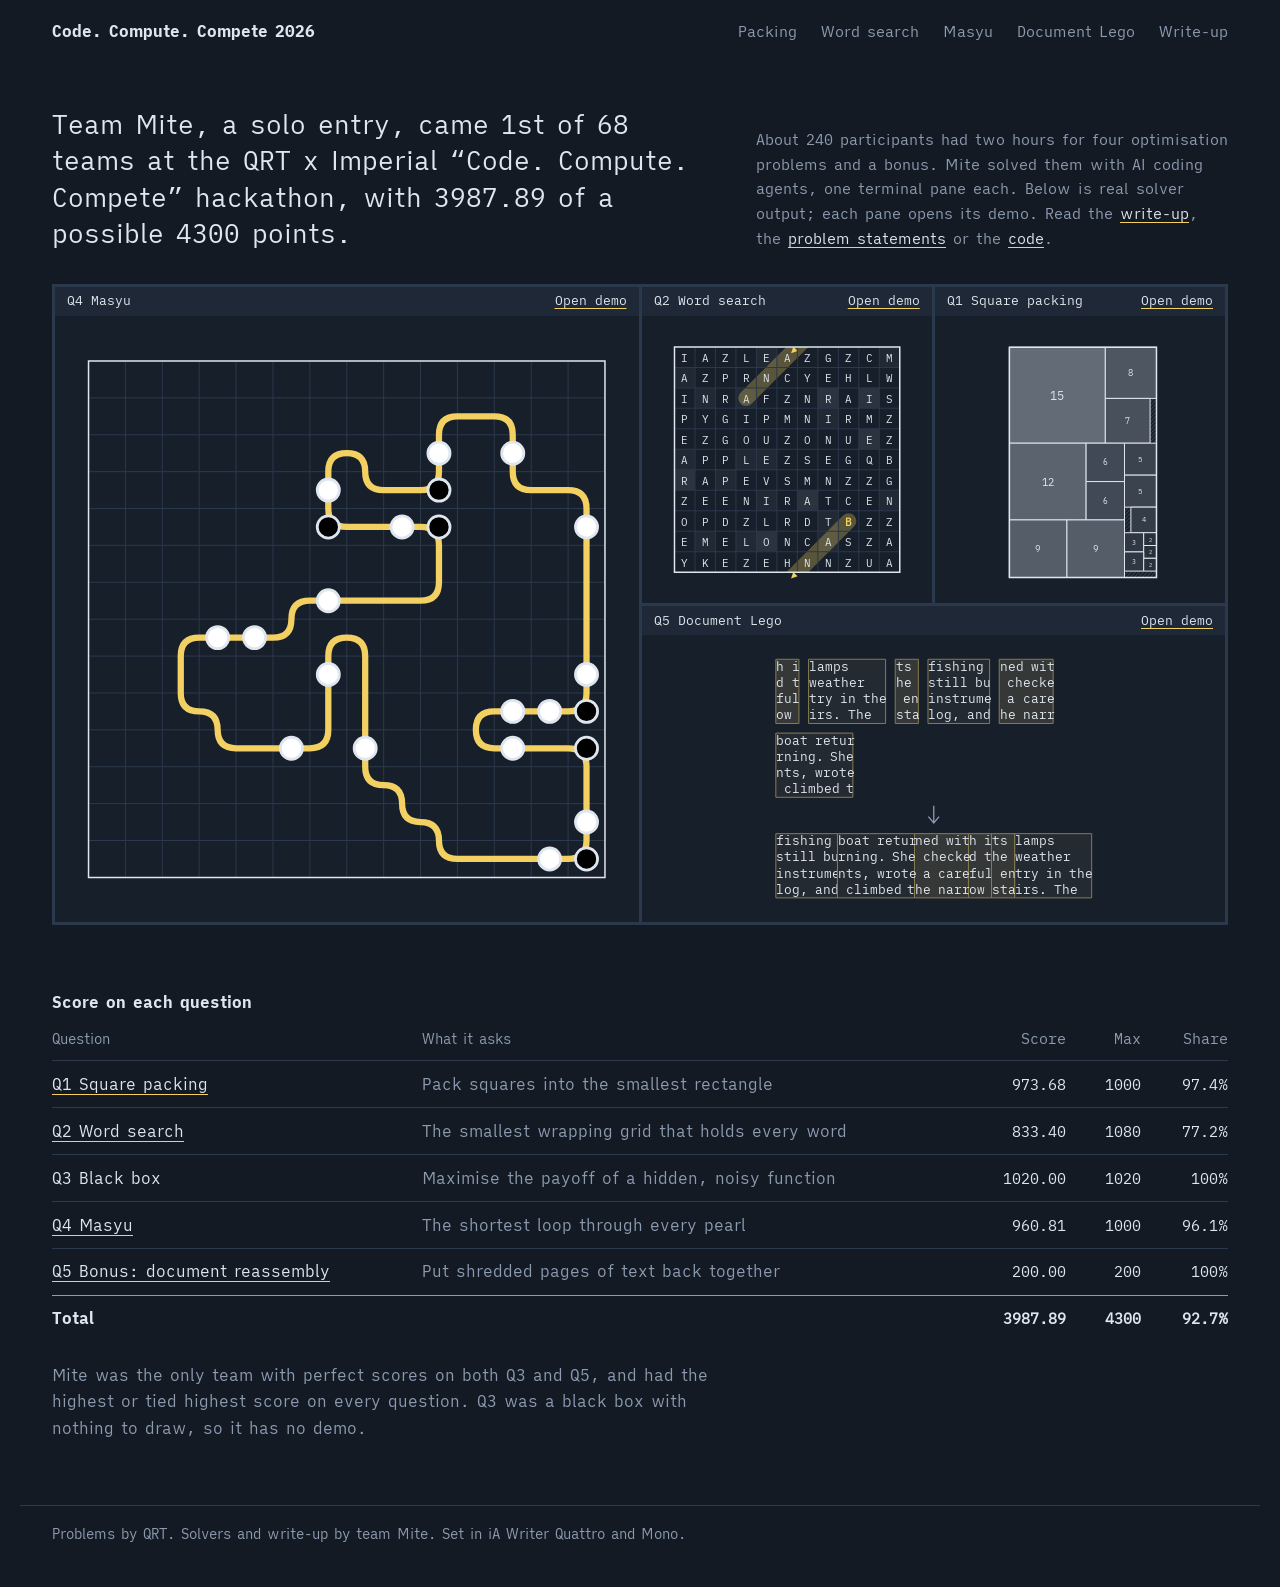
==== docs/index.html @ 761d23de "Site: apply the iA Writer pane design to every page index.html is the picked landing (variant B). He" ====
<!doctype html>
<html lang="en">
<head>
<meta charset="utf-8">
<meta name="viewport" content="width=device-width, initial-scale=1">
<title>1st of 68 teams: QRT x Imperial Code. Compute. Compete 2026</title>
<meta name="description" content="Team Mite, solo: 1st of 68 teams with 3987.89 of 4300 points. Interactive versions of the competition solvers.">
<link rel="icon" href="data:,">
<link rel="preload" href="fonts/iAWriterQuattroS-Regular.woff2" as="font" type="font/woff2" crossorigin>
<link rel="stylesheet" href="style.css">
<style>
  .intro { display: grid; grid-template-columns: minmax(0, 40rem) minmax(0, 1fr); gap: 1rem 4rem; align-items: end; margin: 2.75rem 0 2rem; }
  .intro h1 { margin: 0; }
  .intro p { color: var(--muted); font-size: 15px; margin: 0; }

  /* The four solver figures laid out like terminal panes: one large pane, the rest tiled beside it */
  .panes { display: grid; grid-template-columns: repeat(4, minmax(0, 1fr)); grid-template-rows: repeat(2, minmax(0, 1fr)); gap: 3px;
           background: var(--rule); border: 3px solid var(--rule); aspect-ratio: 11 / 6; }
  .pane { display: grid; grid-template-rows: auto minmax(0, 1fr); background: var(--pane); text-decoration: none; min-width: 0; min-height: 0; }
  .pane.q4 { grid-column: 1 / 3; grid-row: 1 / 3; }
  .pane.q5 { grid-column: 3 / 5; }
  .bar span { text-decoration: underline 1px var(--accent); text-underline-offset: 0.2em; color: var(--ink); }
  .pane:hover .bar span { color: var(--accent); }
  .pane svg { width: 100%; height: 100%; padding: 1.25rem; display: block; min-height: 0; }
  .pane.q4 svg { padding: 2rem; }
  .panes .loop { stroke-dasharray: 1; animation: draw 2.6s cubic-bezier(0.45, 0, 0.25, 1) 0.3s both; }
  @keyframes draw { from { stroke-dashoffset: 1; } to { stroke-dashoffset: 0; } }
  .q5 text { font: 12px var(--mono); fill: var(--ink); white-space: pre; }
  .q5 .pc0, .q5 .pc1 { stroke: color-mix(in oklab, var(--accent) 55%, var(--pane)); stroke-width: 1; vector-effect: non-scaling-stroke; }
  .q5 .pc0 { fill: color-mix(in oklab, var(--accent) 16%, var(--pane)); }
  .q5 .pc1 { fill: color-mix(in oklab, var(--accent) 7%, var(--pane)); }
  .q5 .arrow { fill: none; stroke: var(--muted); stroke-width: 1.2; }

  h2 { margin-top: 4rem; }
  table { width: 100%; border-collapse: collapse; }
  th { font-weight: 400; font-size: 14px; color: var(--muted); text-align: left; padding: 0 0 0.5rem; }
  td { padding: 0.6rem 0; border-top: 1px solid var(--rule); vertical-align: baseline; }
  th + th, td + td { padding-left: 1.5rem; }
  .num { text-align: right; font-family: var(--mono); font-size: 15px; white-space: nowrap; }
  td.what { color: var(--muted); }
  tfoot td { border-top: 1px solid var(--muted); font-weight: 700; }
  .after { color: var(--muted); max-width: 70ch; margin: 1.25rem 0 0; }

  @media (max-width: 900px) {
    .intro { grid-template-columns: minmax(0, 1fr); }
    .panes { aspect-ratio: auto; grid-template-columns: 1fr 1fr; grid-template-rows: auto; }
    .pane.q4, .pane.q5 { grid-column: 1 / -1; grid-row: auto; }
    .pane svg { height: auto; max-height: 420px; }
  }
  @media (max-width: 600px) {
    .intro { margin-top: 1.5rem; }
    .panes { grid-template-columns: minmax(0, 1fr); margin: 0 -1rem; border-width: 3px 0; }
    .pane.q4 svg, .pane svg { padding: 1rem; max-height: 360px; }
    th.what, td.what, .max { display: none; }
  }
</style>
</head>
<body>
<header class="wrap">
  <a class="home" href="index.html">Code. Compute. Compete 2026</a>
  <nav><a href="q1.html">Packing</a><a href="q2.html">Word search</a><a href="q4.html">Masyu</a><a href="q5.html">Document Lego</a>
    <a href="https://github.com/xRyann2255/qrt-hackathon-2026#readme">Write-up</a></nav>
</header>
<main class="wrap">
  <div class="intro">
    <h1>Team Mite, a solo entry, came 1st of 68 teams at the QRT x Imperial “Code. Compute. Compete” hackathon, with
    3987.89 of a possible 4300 points.</h1>
    <p>About 240 participants had two hours for four optimisation problems and a bonus. Mite solved them with AI coding
    agents, one terminal pane each. Below is real solver output; each pane opens its demo. Read the
    <a href="https://github.com/xRyann2255/qrt-hackathon-2026#readme">write-up</a>, the
    <a href="https://github.com/xRyann2255/qrt-hackathon-2026/blob/main/QUESTIONS.md">problem statements</a> or the
    <a href="https://github.com/xRyann2255/qrt-hackathon-2026">code</a>.</p>
  </div>

  <div class="panes">
    <a class="pane q4" href="q4.html"><span class="bar"><b>Q4 Masyu</b><span>Open demo</span></span><svg class="q4" role="img" aria-label="A Masyu board with one loop through every pearl" viewBox="-1 -1 338 338"><path class="grid-line" d="M0 24H336M0 48H336M0 72H336M0 96H336M0 120H336M0 144H336M0 168H336M0 192H336M0 216H336M0 240H336M0 264H336M0 288H336M0 312H336M24 0V336M48 0V336M72 0V336M96 0V336M120 0V336M144 0V336M168 0V336M192 0V336M216 0V336M240 0V336M264 0V336M288 0V336M312 0V336" pointer-events="none"></path><rect class="frame" x="0" y="0" width="336" height="336" pointer-events="none"></rect><path class="loop" stroke-width="4.08" d="M240 36Q228 36 228 48Q228 60 228 72Q228 84 216 84Q204 84 192 84Q180 84 180 72Q180 60 168 60Q156 60 156 72Q156 84 156 96Q156 108 168 108Q180 108 192 108Q204 108 216 108Q228 108 228 120Q228 132 228 144Q228 156 216 156Q204 156 192 156Q180 156 168 156Q156 156 144 156Q132 156 132 168Q132 180 120 180Q108 180 96 180Q84 180 72 180Q60 180 60 192Q60 204 60 216Q60 228 72 228Q84 228 84 240Q84 252 96 252Q108 252 120 252Q132 252 144 252Q156 252 156 240Q156 228 156 216Q156 204 156 192Q156 180 168 180Q180 180 180 192Q180 204 180 216Q180 228 180 240Q180 252 180 264Q180 276 192 276Q204 276 204 288Q204 300 216 300Q228 300 228 312Q228 324 240 324Q252 324 264 324Q276 324 288 324Q300 324 312 324Q324 324 324 312Q324 300 324 288Q324 276 324 264Q324 252 312 252Q300 252 288 252Q276 252 264 252Q252 252 252 240Q252 228 264 228Q276 228 288 228Q300 228 312 228Q324 228 324 216Q324 204 324 192Q324 180 324 168Q324 156 324 144Q324 132 324 120Q324 108 324 96Q324 84 312 84Q300 84 288 84Q276 84 276 72Q276 60 276 48Q276 36 264 36Q252 36 240 36Z" pathLength="1"></path><circle class="pearl W" cx="228" cy="60" r="7.20" stroke-width="1.8"></circle><circle class="pearl W" cx="276" cy="60" r="7.20" stroke-width="1.8"></circle><circle class="pearl W" cx="156" cy="84" r="7.20" stroke-width="1.8"></circle><circle class="pearl B" cx="228" cy="84" r="7.20" stroke-width="1.8"></circle><circle class="pearl B" cx="156" cy="108" r="7.20" stroke-width="1.8"></circle><circle class="pearl W" cx="204" cy="108" r="7.20" stroke-width="1.8"></circle><circle class="pearl B" cx="228" cy="108" r="7.20" stroke-width="1.8"></circle><circle class="pearl W" cx="324" cy="108" r="7.20" stroke-width="1.8"></circle><circle class="pearl W" cx="156" cy="156" r="7.20" stroke-width="1.8"></circle><circle class="pearl W" cx="84" cy="180" r="7.20" stroke-width="1.8"></circle><circle class="pearl W" cx="108" cy="180" r="7.20" stroke-width="1.8"></circle><circle class="pearl W" cx="156" cy="204" r="7.20" stroke-width="1.8"></circle><circle class="pearl W" cx="324" cy="204" r="7.20" stroke-width="1.8"></circle><circle class="pearl W" cx="276" cy="228" r="7.20" stroke-width="1.8"></circle><circle class="pearl W" cx="300" cy="228" r="7.20" stroke-width="1.8"></circle><circle class="pearl B" cx="324" cy="228" r="7.20" stroke-width="1.8"></circle><circle class="pearl W" cx="132" cy="252" r="7.20" stroke-width="1.8"></circle><circle class="pearl W" cx="180" cy="252" r="7.20" stroke-width="1.8"></circle><circle class="pearl W" cx="276" cy="252" r="7.20" stroke-width="1.8"></circle><circle class="pearl B" cx="324" cy="252" r="7.20" stroke-width="1.8"></circle><circle class="pearl W" cx="324" cy="300" r="7.20" stroke-width="1.8"></circle><circle class="pearl W" cx="300" cy="324" r="7.20" stroke-width="1.8"></circle><circle class="pearl B" cx="324" cy="324" r="7.20" stroke-width="1.8"></circle></svg></a>
    <a class="pane q2" href="q2.html"><span class="bar"><b>Q2 Word search</b><span>Open demo</span></span><svg class="q2" role="img" aria-label="An 11 by 11 letter grid holding 23 fruit names" viewBox="-16 -16 362 362"><rect x="0" y="0" width="30" height="30" class="plain"></rect><rect x="30" y="0" width="30" height="30" class="plain"></rect><rect x="60" y="0" width="30" height="30" class="plain"></rect><rect x="90" y="0" width="30" height="30" class="plain"></rect><rect x="120" y="0" width="30" height="30" class="shared1"></rect><rect x="150" y="0" width="30" height="30" class="plain"></rect><rect x="180" y="0" width="30" height="30" class="plain"></rect><rect x="210" y="0" width="30" height="30" class="plain"></rect><rect x="240" y="0" width="30" height="30" class="plain"></rect><rect x="270" y="0" width="30" height="30" class="plain"></rect><rect x="300" y="0" width="30" height="30" class="shared1"></rect><rect x="0" y="30" width="30" height="30" class="shared1"></rect><rect x="30" y="30" width="30" height="30" class="plain"></rect><rect x="60" y="30" width="30" height="30" class="plain"></rect><rect x="90" y="30" width="30" height="30" class="plain"></rect><rect x="120" y="30" width="30" height="30" class="plain"></rect><rect x="150" y="30" width="30" height="30" class="plain"></rect><rect x="180" y="30" width="30" height="30" class="plain"></rect><rect x="210" y="30" width="30" height="30" class="plain"></rect><rect x="240" y="30" width="30" height="30" class="plain"></rect><rect x="270" y="30" width="30" height="30" class="plain"></rect><rect x="300" y="30" width="30" height="30" class="plain"></rect><rect x="0" y="60" width="30" height="30" class="plain"></rect><rect x="30" y="60" width="30" height="30" class="shared1"></rect><rect x="60" y="60" width="30" height="30" class="plain"></rect><rect x="90" y="60" width="30" height="30" class="shared1"></rect><rect x="120" y="60" width="30" height="30" class="plain"></rect><rect x="150" y="60" width="30" height="30" class="plain"></rect><rect x="180" y="60" width="30" height="30" class="plain"></rect><rect x="210" y="60" width="30" height="30" class="shared2"></rect><rect x="240" y="60" width="30" height="30" class="plain"></rect><rect x="270" y="60" width="30" height="30" class="shared2"></rect><rect x="300" y="60" width="30" height="30" class="plain"></rect><rect x="0" y="90" width="30" height="30" class="plain"></rect><rect x="30" y="90" width="30" height="30" class="plain"></rect><rect x="60" y="90" width="30" height="30" class="plain"></rect><rect x="90" y="90" width="30" height="30" class="plain"></rect><rect x="120" y="90" width="30" height="30" class="plain"></rect><rect x="150" y="90" width="30" height="30" class="plain"></rect><rect x="180" y="90" width="30" height="30" class="plain"></rect><rect x="210" y="90" width="30" height="30" class="shared1"></rect><rect x="240" y="90" width="30" height="30" class="plain"></rect><rect x="270" y="90" width="30" height="30" class="plain"></rect><rect x="300" y="90" width="30" height="30" class="plain"></rect><rect x="0" y="120" width="30" height="30" class="plain"></rect><rect x="30" y="120" width="30" height="30" class="plain"></rect><rect x="60" y="120" width="30" height="30" class="plain"></rect><rect x="90" y="120" width="30" height="30" class="plain"></rect><rect x="120" y="120" width="30" height="30" class="plain"></rect><rect x="150" y="120" width="30" height="30" class="plain"></rect><rect x="180" y="120" width="30" height="30" class="plain"></rect><rect x="210" y="120" width="30" height="30" class="plain"></rect><rect x="240" y="120" width="30" height="30" class="plain"></rect><rect x="270" y="120" width="30" height="30" class="shared2"></rect><rect x="300" y="120" width="30" height="30" class="plain"></rect><rect x="0" y="150" width="30" height="30" class="shared1"></rect><rect x="30" y="150" width="30" height="30" class="plain"></rect><rect x="60" y="150" width="30" height="30" class="plain"></rect><rect x="90" y="150" width="30" height="30" class="shared1"></rect><rect x="120" y="150" width="30" height="30" class="shared1"></rect><rect x="150" y="150" width="30" height="30" class="plain"></rect><rect x="180" y="150" width="30" height="30" class="plain"></rect><rect x="210" y="150" width="30" height="30" class="plain"></rect><rect x="240" y="150" width="30" height="30" class="plain"></rect><rect x="270" y="150" width="30" height="30" class="plain"></rect><rect x="300" y="150" width="30" height="30" class="plain"></rect><rect x="0" y="180" width="30" height="30" class="shared2"></rect><rect x="30" y="180" width="30" height="30" class="plain"></rect><rect x="60" y="180" width="30" height="30" class="shared1"></rect><rect x="90" y="180" width="30" height="30" class="plain"></rect><rect x="120" y="180" width="30" height="30" class="plain"></rect><rect x="150" y="180" width="30" height="30" class="plain"></rect><rect x="180" y="180" width="30" height="30" class="plain"></rect><rect x="210" y="180" width="30" height="30" class="plain"></rect><rect x="240" y="180" width="30" height="30" class="plain"></rect><rect x="270" y="180" width="30" height="30" class="plain"></rect><rect x="300" y="180" width="30" height="30" class="plain"></rect><rect x="0" y="210" width="30" height="30" class="plain"></rect><rect x="30" y="210" width="30" height="30" class="plain"></rect><rect x="60" y="210" width="30" height="30" class="plain"></rect><rect x="90" y="210" width="30" height="30" class="plain"></rect><rect x="120" y="210" width="30" height="30" class="shared1"></rect><rect x="150" y="210" width="30" height="30" class="plain"></rect><rect x="180" y="210" width="30" height="30" class="shared2"></rect><rect x="210" y="210" width="30" height="30" class="plain"></rect><rect x="240" y="210" width="30" height="30" class="plain"></rect><rect x="270" y="210" width="30" height="30" class="plain"></rect><rect x="300" y="210" width="30" height="30" class="shared1"></rect><rect x="0" y="240" width="30" height="30" class="plain"></rect><rect x="30" y="240" width="30" height="30" class="plain"></rect><rect x="60" y="240" width="30" height="30" class="plain"></rect><rect x="90" y="240" width="30" height="30" class="plain"></rect><rect x="120" y="240" width="30" height="30" class="plain"></rect><rect x="150" y="240" width="30" height="30" class="plain"></rect><rect x="180" y="240" width="30" height="30" class="plain"></rect><rect x="210" y="240" width="30" height="30" class="shared1"></rect><rect x="240" y="240" width="30" height="30" class="plain"></rect><rect x="270" y="240" width="30" height="30" class="plain"></rect><rect x="300" y="240" width="30" height="30" class="plain"></rect><rect x="0" y="270" width="30" height="30" class="plain"></rect><rect x="30" y="270" width="30" height="30" class="shared1"></rect><rect x="60" y="270" width="30" height="30" class="plain"></rect><rect x="90" y="270" width="30" height="30" class="shared1"></rect><rect x="120" y="270" width="30" height="30" class="shared2"></rect><rect x="150" y="270" width="30" height="30" class="plain"></rect><rect x="180" y="270" width="30" height="30" class="plain"></rect><rect x="210" y="270" width="30" height="30" class="shared1"></rect><rect x="240" y="270" width="30" height="30" class="plain"></rect><rect x="270" y="270" width="30" height="30" class="plain"></rect><rect x="300" y="270" width="30" height="30" class="plain"></rect><rect x="0" y="300" width="30" height="30" class="plain"></rect><rect x="30" y="300" width="30" height="30" class="plain"></rect><rect x="60" y="300" width="30" height="30" class="plain"></rect><rect x="90" y="300" width="30" height="30" class="plain"></rect><rect x="120" y="300" width="30" height="30" class="plain"></rect><rect x="150" y="300" width="30" height="30" class="plain"></rect><rect x="180" y="300" width="30" height="30" class="plain"></rect><rect x="210" y="300" width="30" height="30" class="plain"></rect><rect x="240" y="300" width="30" height="30" class="plain"></rect><rect x="270" y="300" width="30" height="30" class="plain"></rect><rect x="300" y="300" width="30" height="30" class="plain"></rect><defs><clipPath id="board"><rect x="0" y="0" width="330" height="330"></rect></clipPath></defs><g><g clip-path="url(#board)"><line class="capsule" x1="255" y1="255" x2="165" y2="345" stroke-width="22.8"></line><line class="capsule" x1="195" y1="-15" x2="105" y2="75" stroke-width="22.8"></line></g><path class="wrap-mark" d="M170.81,339.19L173.99,329.65L180.35,336.01Z"></path><path class="wrap-mark" d="M170.81,9.19L173.99,-0.35L180.35,6.01Z"></path></g><path class="grid-line" d="M0 30H330M30 0V330M0 60H330M60 0V330M0 90H330M90 0V330M0 120H330M120 0V330M0 150H330M150 0V330M0 180H330M180 0V330M0 210H330M210 0V330M0 240H330M240 0V330M0 270H330M270 0V330M0 300H330M300 0V330"></path><text x="15" y="16" class="letter" text-anchor="middle" dominant-baseline="central" font-size="16">I</text><text x="45" y="16" class="letter" text-anchor="middle" dominant-baseline="central" font-size="16">A</text><text x="75" y="16" class="letter" text-anchor="middle" dominant-baseline="central" font-size="16">Z</text><text x="105" y="16" class="letter" text-anchor="middle" dominant-baseline="central" font-size="16">L</text><text x="135" y="16" class="letter" text-anchor="middle" dominant-baseline="central" font-size="16">E</text><text x="165" y="16" class="letter" text-anchor="middle" dominant-baseline="central" font-size="16">A</text><text x="195" y="16" class="letter" text-anchor="middle" dominant-baseline="central" font-size="16">Z</text><text x="225" y="16" class="letter" text-anchor="middle" dominant-baseline="central" font-size="16">G</text><text x="255" y="16" class="letter" text-anchor="middle" dominant-baseline="central" font-size="16">Z</text><text x="285" y="16" class="letter" text-anchor="middle" dominant-baseline="central" font-size="16">C</text><text x="315" y="16" class="letter" text-anchor="middle" dominant-baseline="central" font-size="16">M</text><text x="15" y="46" class="letter" text-anchor="middle" dominant-baseline="central" font-size="16">A</text><text x="45" y="46" class="letter" text-anchor="middle" dominant-baseline="central" font-size="16">Z</text><text x="75" y="46" class="letter" text-anchor="middle" dominant-baseline="central" font-size="16">P</text><text x="105" y="46" class="letter" text-anchor="middle" dominant-baseline="central" font-size="16">R</text><text x="135" y="46" class="letter" text-anchor="middle" dominant-baseline="central" font-size="16">N</text><text x="165" y="46" class="letter" text-anchor="middle" dominant-baseline="central" font-size="16">C</text><text x="195" y="46" class="letter" text-anchor="middle" dominant-baseline="central" font-size="16">Y</text><text x="225" y="46" class="letter" text-anchor="middle" dominant-baseline="central" font-size="16">E</text><text x="255" y="46" class="letter" text-anchor="middle" dominant-baseline="central" font-size="16">H</text><text x="285" y="46" class="letter" text-anchor="middle" dominant-baseline="central" font-size="16">L</text><text x="315" y="46" class="letter" text-anchor="middle" dominant-baseline="central" font-size="16">W</text><text x="15" y="76" class="letter" text-anchor="middle" dominant-baseline="central" font-size="16">I</text><text x="45" y="76" class="letter" text-anchor="middle" dominant-baseline="central" font-size="16">N</text><text x="75" y="76" class="letter" text-anchor="middle" dominant-baseline="central" font-size="16">R</text><text x="105" y="76" class="letter" text-anchor="middle" dominant-baseline="central" font-size="16">A</text><text x="135" y="76" class="letter" text-anchor="middle" dominant-baseline="central" font-size="16">F</text><text x="165" y="76" class="letter" text-anchor="middle" dominant-baseline="central" font-size="16">Z</text><text x="195" y="76" class="letter" text-anchor="middle" dominant-baseline="central" font-size="16">N</text><text x="225" y="76" class="letter" text-anchor="middle" dominant-baseline="central" font-size="16">R</text><text x="255" y="76" class="letter" text-anchor="middle" dominant-baseline="central" font-size="16">A</text><text x="285" y="76" class="letter" text-anchor="middle" dominant-baseline="central" font-size="16">I</text><text x="315" y="76" class="letter" text-anchor="middle" dominant-baseline="central" font-size="16">S</text><text x="15" y="106" class="letter" text-anchor="middle" dominant-baseline="central" font-size="16">P</text><text x="45" y="106" class="letter" text-anchor="middle" dominant-baseline="central" font-size="16">Y</text><text x="75" y="106" class="letter" text-anchor="middle" dominant-baseline="central" font-size="16">G</text><text x="105" y="106" class="letter" text-anchor="middle" dominant-baseline="central" font-size="16">I</text><text x="135" y="106" class="letter" text-anchor="middle" dominant-baseline="central" font-size="16">P</text><text x="165" y="106" class="letter" text-anchor="middle" dominant-baseline="central" font-size="16">M</text><text x="195" y="106" class="letter" text-anchor="middle" dominant-baseline="central" font-size="16">N</text><text x="225" y="106" class="letter" text-anchor="middle" dominant-baseline="central" font-size="16">I</text><text x="255" y="106" class="letter" text-anchor="middle" dominant-baseline="central" font-size="16">R</text><text x="285" y="106" class="letter" text-anchor="middle" dominant-baseline="central" font-size="16">M</text><text x="315" y="106" class="letter" text-anchor="middle" dominant-baseline="central" font-size="16">Z</text><text x="15" y="136" class="letter" text-anchor="middle" dominant-baseline="central" font-size="16">E</text><text x="45" y="136" class="letter" text-anchor="middle" dominant-baseline="central" font-size="16">Z</text><text x="75" y="136" class="letter" text-anchor="middle" dominant-baseline="central" font-size="16">G</text><text x="105" y="136" class="letter" text-anchor="middle" dominant-baseline="central" font-size="16">O</text><text x="135" y="136" class="letter" text-anchor="middle" dominant-baseline="central" font-size="16">U</text><text x="165" y="136" class="letter" text-anchor="middle" dominant-baseline="central" font-size="16">Z</text><text x="195" y="136" class="letter" text-anchor="middle" dominant-baseline="central" font-size="16">O</text><text x="225" y="136" class="letter" text-anchor="middle" dominant-baseline="central" font-size="16">N</text><text x="255" y="136" class="letter" text-anchor="middle" dominant-baseline="central" font-size="16">U</text><text x="285" y="136" class="letter" text-anchor="middle" dominant-baseline="central" font-size="16">E</text><text x="315" y="136" class="letter" text-anchor="middle" dominant-baseline="central" font-size="16">Z</text><text x="15" y="166" class="letter" text-anchor="middle" dominant-baseline="central" font-size="16">A</text><text x="45" y="166" class="letter" text-anchor="middle" dominant-baseline="central" font-size="16">P</text><text x="75" y="166" class="letter" text-anchor="middle" dominant-baseline="central" font-size="16">P</text><text x="105" y="166" class="letter" text-anchor="middle" dominant-baseline="central" font-size="16">L</text><text x="135" y="166" class="letter" text-anchor="middle" dominant-baseline="central" font-size="16">E</text><text x="165" y="166" class="letter" text-anchor="middle" dominant-baseline="central" font-size="16">Z</text><text x="195" y="166" class="letter" text-anchor="middle" dominant-baseline="central" font-size="16">S</text><text x="225" y="166" class="letter" text-anchor="middle" dominant-baseline="central" font-size="16">E</text><text x="255" y="166" class="letter" text-anchor="middle" dominant-baseline="central" font-size="16">G</text><text x="285" y="166" class="letter" text-anchor="middle" dominant-baseline="central" font-size="16">Q</text><text x="315" y="166" class="letter" text-anchor="middle" dominant-baseline="central" font-size="16">B</text><text x="15" y="196" class="letter" text-anchor="middle" dominant-baseline="central" font-size="16">R</text><text x="45" y="196" class="letter" text-anchor="middle" dominant-baseline="central" font-size="16">A</text><text x="75" y="196" class="letter" text-anchor="middle" dominant-baseline="central" font-size="16">P</text><text x="105" y="196" class="letter" text-anchor="middle" dominant-baseline="central" font-size="16">E</text><text x="135" y="196" class="letter" text-anchor="middle" dominant-baseline="central" font-size="16">V</text><text x="165" y="196" class="letter" text-anchor="middle" dominant-baseline="central" font-size="16">S</text><text x="195" y="196" class="letter" text-anchor="middle" dominant-baseline="central" font-size="16">M</text><text x="225" y="196" class="letter" text-anchor="middle" dominant-baseline="central" font-size="16">N</text><text x="255" y="196" class="letter" text-anchor="middle" dominant-baseline="central" font-size="16">Z</text><text x="285" y="196" class="letter" text-anchor="middle" dominant-baseline="central" font-size="16">Z</text><text x="315" y="196" class="letter" text-anchor="middle" dominant-baseline="central" font-size="16">G</text><text x="15" y="226" class="letter" text-anchor="middle" dominant-baseline="central" font-size="16">Z</text><text x="45" y="226" class="letter" text-anchor="middle" dominant-baseline="central" font-size="16">E</text><text x="75" y="226" class="letter" text-anchor="middle" dominant-baseline="central" font-size="16">E</text><text x="105" y="226" class="letter" text-anchor="middle" dominant-baseline="central" font-size="16">N</text><text x="135" y="226" class="letter" text-anchor="middle" dominant-baseline="central" font-size="16">I</text><text x="165" y="226" class="letter" text-anchor="middle" dominant-baseline="central" font-size="16">R</text><text x="195" y="226" class="letter" text-anchor="middle" dominant-baseline="central" font-size="16">A</text><text x="225" y="226" class="letter" text-anchor="middle" dominant-baseline="central" font-size="16">T</text><text x="255" y="226" class="letter" text-anchor="middle" dominant-baseline="central" font-size="16">C</text><text x="285" y="226" class="letter" text-anchor="middle" dominant-baseline="central" font-size="16">E</text><text x="315" y="226" class="letter" text-anchor="middle" dominant-baseline="central" font-size="16">N</text><text x="15" y="256" class="letter" text-anchor="middle" dominant-baseline="central" font-size="16">O</text><text x="45" y="256" class="letter" text-anchor="middle" dominant-baseline="central" font-size="16">P</text><text x="75" y="256" class="letter" text-anchor="middle" dominant-baseline="central" font-size="16">D</text><text x="105" y="256" class="letter" text-anchor="middle" dominant-baseline="central" font-size="16">Z</text><text x="135" y="256" class="letter" text-anchor="middle" dominant-baseline="central" font-size="16">L</text><text x="165" y="256" class="letter" text-anchor="middle" dominant-baseline="central" font-size="16">R</text><text x="195" y="256" class="letter" text-anchor="middle" dominant-baseline="central" font-size="16">D</text><text x="225" y="256" class="letter" text-anchor="middle" dominant-baseline="central" font-size="16">T</text><text x="255" y="256" class="letter first" text-anchor="middle" dominant-baseline="central" font-size="16">B</text><text x="285" y="256" class="letter" text-anchor="middle" dominant-baseline="central" font-size="16">Z</text><text x="315" y="256" class="letter" text-anchor="middle" dominant-baseline="central" font-size="16">Z</text><text x="15" y="286" class="letter" text-anchor="middle" dominant-baseline="central" font-size="16">E</text><text x="45" y="286" class="letter" text-anchor="middle" dominant-baseline="central" font-size="16">M</text><text x="75" y="286" class="letter" text-anchor="middle" dominant-baseline="central" font-size="16">E</text><text x="105" y="286" class="letter" text-anchor="middle" dominant-baseline="central" font-size="16">L</text><text x="135" y="286" class="letter" text-anchor="middle" dominant-baseline="central" font-size="16">O</text><text x="165" y="286" class="letter" text-anchor="middle" dominant-baseline="central" font-size="16">N</text><text x="195" y="286" class="letter" text-anchor="middle" dominant-baseline="central" font-size="16">C</text><text x="225" y="286" class="letter" text-anchor="middle" dominant-baseline="central" font-size="16">A</text><text x="255" y="286" class="letter" text-anchor="middle" dominant-baseline="central" font-size="16">S</text><text x="285" y="286" class="letter" text-anchor="middle" dominant-baseline="central" font-size="16">Z</text><text x="315" y="286" class="letter" text-anchor="middle" dominant-baseline="central" font-size="16">A</text><text x="15" y="316" class="letter" text-anchor="middle" dominant-baseline="central" font-size="16">Y</text><text x="45" y="316" class="letter" text-anchor="middle" dominant-baseline="central" font-size="16">K</text><text x="75" y="316" class="letter" text-anchor="middle" dominant-baseline="central" font-size="16">E</text><text x="105" y="316" class="letter" text-anchor="middle" dominant-baseline="central" font-size="16">Z</text><text x="135" y="316" class="letter" text-anchor="middle" dominant-baseline="central" font-size="16">E</text><text x="165" y="316" class="letter" text-anchor="middle" dominant-baseline="central" font-size="16">H</text><text x="195" y="316" class="letter" text-anchor="middle" dominant-baseline="central" font-size="16">N</text><text x="225" y="316" class="letter" text-anchor="middle" dominant-baseline="central" font-size="16">N</text><text x="255" y="316" class="letter" text-anchor="middle" dominant-baseline="central" font-size="16">Z</text><text x="285" y="316" class="letter" text-anchor="middle" dominant-baseline="central" font-size="16">U</text><text x="315" y="316" class="letter" text-anchor="middle" dominant-baseline="central" font-size="16">A</text><rect class="frame" x="0" y="0" width="330" height="330"></rect></svg></a>
    <a class="pane q1" href="q1.html"><span class="bar"><b>Q1 Square packing</b><span>Open demo</span></span><svg class="q1" role="img" aria-label="16 squares packed into a 23 by 36 rectangle" viewBox="-1.76 -1.76 25.64 38.64"><defs><pattern id="hatch" class="hatch" patternUnits="userSpaceOnUse" width="0.44" height="0.44" patternTransform="rotate(45)"><line x1="0" y1="0" x2="0" y2="0.44"></line></pattern></defs><rect class="waste" x="0" y="0" width="23" height="36"></rect><g class="sq"><rect x="0" y="0" width="15" height="15" style="fill: color-mix(in oklab, var(--ink) 42%, var(--pane))"></rect><text x="7.5" y="7.5" class="ink side" text-anchor="middle" dominant-baseline="central" font-size="1.87">15</text></g><g class="sq"><rect x="15" y="0" width="8" height="8" style="fill: color-mix(in oklab, var(--ink) 31%, var(--pane))"></rect><text x="19" y="4" class="ink side" text-anchor="middle" dominant-baseline="central" font-size="1.38">8</text></g><g class="sq"><rect x="15" y="8" width="7" height="7" style="fill: color-mix(in oklab, var(--ink) 28%, var(--pane))"></rect><text x="18.5" y="11.5" class="ink side" text-anchor="middle" dominant-baseline="central" font-size="1.31">7</text></g><g class="sq"><rect x="0" y="15" width="12" height="12" style="fill: color-mix(in oklab, var(--ink) 38%, var(--pane))"></rect><text x="6" y="21" class="ink side" text-anchor="middle" dominant-baseline="central" font-size="1.66">12</text></g><g class="sq"><rect x="12" y="15" width="6" height="6" style="fill: color-mix(in oklab, var(--ink) 24%, var(--pane))"></rect><text x="15" y="18" class="ink side" text-anchor="middle" dominant-baseline="central" font-size="1.24">6</text></g><g class="sq"><rect x="18" y="15" width="5" height="5" style="fill: color-mix(in oklab, var(--ink) 21%, var(--pane))"></rect><text x="20.5" y="17.5" class="ink side" text-anchor="middle" dominant-baseline="central" font-size="1.17">5</text></g><g class="sq"><rect x="18" y="20" width="5" height="5" style="fill: color-mix(in oklab, var(--ink) 21%, var(--pane))"></rect><text x="20.5" y="22.5" class="ink side" text-anchor="middle" dominant-baseline="central" font-size="1.17">5</text></g><g class="sq"><rect x="12" y="21" width="6" height="6" style="fill: color-mix(in oklab, var(--ink) 24%, var(--pane))"></rect><text x="15" y="24" class="ink side" text-anchor="middle" dominant-baseline="central" font-size="1.24">6</text></g><g class="sq"><rect x="19" y="25" width="4" height="4" style="fill: color-mix(in oklab, var(--ink) 17%, var(--pane))"></rect><text x="21" y="27" class="ink side" text-anchor="middle" dominant-baseline="central" font-size="1.10">4</text></g><g class="sq"><rect x="0" y="27" width="9" height="9" style="fill: color-mix(in oklab, var(--ink) 35%, var(--pane))"></rect><text x="4.5" y="31.5" class="ink side" text-anchor="middle" dominant-baseline="central" font-size="1.45">9</text></g><g class="sq"><rect x="9" y="27" width="9" height="9" style="fill: color-mix(in oklab, var(--ink) 35%, var(--pane))"></rect><text x="13.5" y="31.5" class="ink side" text-anchor="middle" dominant-baseline="central" font-size="1.45">9</text></g><g class="sq"><rect x="18" y="29" width="3" height="3" style="fill: color-mix(in oklab, var(--ink) 14%, var(--pane))"></rect><text x="19.5" y="30.5" class="ink side" text-anchor="middle" dominant-baseline="central" font-size="1.03">3</text></g><g class="sq"><rect x="21" y="29" width="2" height="2" style="fill: color-mix(in oklab, var(--ink) 10%, var(--pane))"></rect><text x="22" y="30" class="ink side" text-anchor="middle" dominant-baseline="central" font-size="0.84">2</text></g><g class="sq"><rect x="21" y="31" width="2" height="2" style="fill: color-mix(in oklab, var(--ink) 10%, var(--pane))"></rect><text x="22" y="32" class="ink side" text-anchor="middle" dominant-baseline="central" font-size="0.84">2</text></g><g class="sq"><rect x="18" y="32" width="3" height="3" style="fill: color-mix(in oklab, var(--ink) 14%, var(--pane))"></rect><text x="19.5" y="33.5" class="ink side" text-anchor="middle" dominant-baseline="central" font-size="1.03">3</text></g><g class="sq"><rect x="21" y="33" width="2" height="2" style="fill: color-mix(in oklab, var(--ink) 10%, var(--pane))"></rect><text x="22" y="34" class="ink side" text-anchor="middle" dominant-baseline="central" font-size="0.84">2</text></g><rect class="frame" x="0" y="0" width="23" height="36"></rect></svg></a>
    <a class="pane q5" href="q5.html"><span class="bar"><b>Q5 Document Lego</b><span>Open demo</span></span><svg class="q5" viewBox="-4 -4 303.2 231.0" role="img" aria-label="6 shuffled pieces of text and the block the solver joined them into"><rect class="pc0" x="0.0" y="0.0" width="21.6" height="60"/><text x="0.5" y="11.0">h</text><text x="14.9" y="11.0">i</text><text x="0.5" y="26.0">d</text><text x="14.9" y="26.0">t</text><text x="0.5" y="41.0">ful</text><text x="0.5" y="56.0">ow</text><rect class="pc1" x="30.6" y="0.0" width="72.0" height="60"/><text x="31.1" y="11.0">lamps</text><text x="31.1" y="26.0">weather</text><text x="31.1" y="41.0">try</text><text x="59.9" y="41.0">in</text><text x="81.5" y="41.0">the</text><text x="31.1" y="56.0">irs.</text><text x="67.1" y="56.0">The</text><rect class="pc0" x="111.6" y="0.0" width="21.6" height="60"/><text x="112.1" y="11.0">ts</text><text x="112.1" y="26.0">he</text><text x="119.3" y="41.0">en</text><text x="112.1" y="56.0">sta</text><rect class="pc1" x="142.2" y="0.0" width="57.6" height="60"/><text x="142.7" y="11.0">fishing</text><text x="142.7" y="26.0">still</text><text x="185.9" y="26.0">bu</text><text x="142.7" y="41.0">instrume</text><text x="142.7" y="56.0">log,</text><text x="178.7" y="56.0">and</text><rect class="pc0" x="208.8" y="0.0" width="50.4" height="60"/><text x="209.3" y="11.0">ned</text><text x="238.1" y="11.0">wit</text><text x="216.5" y="26.0">checke</text><text x="216.5" y="41.0">a</text><text x="230.9" y="41.0">care</text><text x="209.3" y="56.0">he</text><text x="230.9" y="56.0">narr</text><rect class="pc1" x="0.0" y="69.0" width="72.0" height="60"/><text x="0.5" y="80.0">boat</text><text x="36.5" y="80.0">retur</text><text x="0.5" y="95.0">rning.</text><text x="50.9" y="95.0">She</text><text x="0.5" y="110.0">nts,</text><text x="36.5" y="110.0">wrote</text><text x="7.7" y="125.0">climbed</text><text x="65.3" y="125.0">t</text><path class="arrow" d="M147.6 137.0v16m-5 -6l5 6l5 -6"/><rect class="pc0" x="180.0" y="163.0" width="21.6" height="60"/><text x="180.5" y="174.0">h</text><text x="194.9" y="174.0">i</text><text x="180.5" y="189.0">d</text><text x="194.9" y="189.0">t</text><text x="180.5" y="204.0">ful</text><text x="180.5" y="219.0">ow</text><rect class="pc1" x="223.2" y="163.0" width="72.0" height="60"/><text x="223.7" y="174.0">lamps</text><text x="223.7" y="189.0">weather</text><text x="223.7" y="204.0">try</text><text x="252.5" y="204.0">in</text><text x="274.1" y="204.0">the</text><text x="223.7" y="219.0">irs.</text><text x="259.7" y="219.0">The</text><rect class="pc0" x="201.6" y="163.0" width="21.6" height="60"/><text x="202.1" y="174.0">ts</text><text x="202.1" y="189.0">he</text><text x="209.3" y="204.0">en</text><text x="202.1" y="219.0">sta</text><rect class="pc1" x="0.0" y="163.0" width="57.6" height="60"/><text x="0.5" y="174.0">fishing</text><text x="0.5" y="189.0">still</text><text x="43.7" y="189.0">bu</text><text x="0.5" y="204.0">instrume</text><text x="0.5" y="219.0">log,</text><text x="36.5" y="219.0">and</text><rect class="pc0" x="129.6" y="163.0" width="50.4" height="60"/><text x="130.1" y="174.0">ned</text><text x="158.9" y="174.0">wit</text><text x="137.3" y="189.0">checke</text><text x="137.3" y="204.0">a</text><text x="151.7" y="204.0">care</text><text x="130.1" y="219.0">he</text><text x="151.7" y="219.0">narr</text><rect class="pc1" x="57.6" y="163.0" width="72.0" height="60"/><text x="58.1" y="174.0">boat</text><text x="94.1" y="174.0">retur</text><text x="58.1" y="189.0">rning.</text><text x="108.5" y="189.0">She</text><text x="58.1" y="204.0">nts,</text><text x="94.1" y="204.0">wrote</text><text x="65.3" y="219.0">climbed</text><text x="122.9" y="219.0">t</text></svg>
</a>
  </div>

  <h2>Score on each question</h2>
  <table>
    <thead><tr><th>Question</th><th class="what">What it asks</th><th class="num">Score</th><th class="num max">Max</th><th class="num">Share</th></tr></thead>
    <tbody>
      <tr><td><a href="q1.html">Q1 Square packing</a></td><td class="what">Pack squares into the smallest rectangle</td><td class="num">973.68</td><td class="num max">1000</td><td class="num">97.4%</td></tr>
      <tr><td><a href="q2.html">Q2 Word search</a></td><td class="what">The smallest wrapping grid that holds every word</td><td class="num">833.40</td><td class="num max">1080</td><td class="num">77.2%</td></tr>
      <tr><td>Q3 Black box</td><td class="what">Maximise the payoff of a hidden, noisy function</td><td class="num">1020.00</td><td class="num max">1020</td><td class="num">100%</td></tr>
      <tr><td><a href="q4.html">Q4 Masyu</a></td><td class="what">The shortest loop through every pearl</td><td class="num">960.81</td><td class="num max">1000</td><td class="num">96.1%</td></tr>
      <tr><td><a href="q5.html">Q5 Bonus: document reassembly</a></td><td class="what">Put shredded pages of text back together</td><td class="num">200.00</td><td class="num max">200</td><td class="num">100%</td></tr>
    </tbody>
    <tfoot><tr><td>Total</td><td class="what"></td><td class="num">3987.89</td><td class="num max">4300</td><td class="num">92.7%</td></tr></tfoot>
  </table>
  <p class="after">Mite was the only team with perfect scores on both Q3 and Q5, and had the highest or tied highest
  score on every question. Q3 was a black box with nothing to draw, so it has no demo.</p>
</main>
<footer class="wrap">Problems by QRT. Solvers and write-up by team Mite. Set in iA Writer Quattro and Mono.</footer>
</body>
</html>
---- docs/style.css ----
/* iA Writer Quattro and Mono, shipped unmodified under the OFL (see fonts/OFL-iAWriter.md) */
@font-face { font-family: "iA Writer Quattro"; src: url(fonts/iAWriterQuattroS-Regular.woff2) format("woff2"); font-weight: 400; font-display: swap; }
@font-face { font-family: "iA Writer Quattro"; src: url(fonts/iAWriterQuattroS-Bold.woff2) format("woff2"); font-weight: 700; font-display: swap; }
@font-face { font-family: "iA Writer Mono"; src: url(fonts/iAWriterMonoS-Regular.woff2) format("woff2"); font-weight: 400; font-display: swap; }
:root {
  --bg: #131a24; --pane: #171f2b; --bar: #1e2836; --ink: #dfe6ee; --muted: #8d9bb0; --rule: #2b394c;
  --accent: #f2d061; --on-accent: #131a24; --err: #ff8a80;
  --sans: "iA Writer Quattro", ui-sans-serif, system-ui, sans-serif;
  --mono: "iA Writer Mono", ui-monospace, Menlo, Consolas, monospace;
  color-scheme: dark;
}
* { box-sizing: border-box; }
html { -webkit-text-size-adjust: 100%; }
body { margin: 0; background: var(--bg); color: var(--ink); font: 16px/1.65 var(--sans); }
a { color: var(--ink); text-decoration-color: var(--accent); text-decoration-thickness: 1px; text-underline-offset: 0.22em; }
a:hover { color: var(--accent); }
:focus-visible { outline: 2px solid var(--accent); outline-offset: 2px; }
h1 { font-size: 26px; line-height: 1.4; font-weight: 400; margin: 0 0 0.75rem; }
h2 { font-size: 16px; font-weight: 700; margin: 2rem 0 0.75rem; }
p { margin: 0 0 0.75rem; max-width: 68ch; }
.note { font-size: 14px; color: var(--muted); }

/* Header, main and footer, shared by every page */
.wrap { max-width: 1240px; margin-left: auto; margin-right: auto; padding-left: 2rem; padding-right: 2rem; }
header { display: flex; flex-wrap: wrap; justify-content: space-between; align-items: baseline; gap: 0.25rem 2rem;
         padding-top: 1.1rem; padding-bottom: 1.1rem; }
header .home { font-weight: 700; text-decoration: none; }
header nav { display: flex; flex-wrap: wrap; gap: 0.25rem 1.5rem; font-size: 15px; }
header nav a { color: var(--muted); text-decoration: none; }
header nav a:hover, header nav a[aria-current] { color: var(--ink); }
header nav a[aria-current] { box-shadow: inset 0 -2px var(--accent); }
footer { margin-top: 4rem; padding-top: 1.1rem; padding-bottom: 2.5rem; border-top: 1px solid var(--rule); font-size: 14px; color: var(--muted); }

/* A terminal pane's title bar: the landing's figures and each demo's figure */
.bar { display: flex; justify-content: space-between; gap: 1rem; padding: 0.3rem 0.75rem; background: var(--bar);
       font: 13px/1.5 var(--mono); color: var(--muted); white-space: nowrap; overflow: hidden; }
.bar b { color: var(--ink); font-weight: 400; }

/* Demo layout: controls on the left, the figure on the right; on a phone the figure comes straight after the intro */
.demo { display: grid; gap: 0 3rem; grid-template-columns: minmax(0, 23rem) minmax(0, 1fr); align-items: start; margin-top: 2rem;
        grid-template-areas: "intro stage" "controls stage" "metrics stage" "note stage"; grid-template-rows: auto auto auto 1fr; }
.intro { grid-area: intro; } .controls { grid-area: controls; } .metrics { grid-area: metrics; }
.demo > .note { grid-area: note; margin-top: 1.5rem; } .stage { grid-area: stage; }
@media (max-width: 900px) {
  .demo { grid-template-columns: minmax(0, 1fr); grid-template-areas: "intro" "stage" "metrics" "controls" "note"; grid-template-rows: none; }
}

/* Controls */
label, .label { display: block; font-size: 14px; color: var(--muted); margin: 0 0 0.3rem; }
textarea, input { font: 15px/1.4 var(--mono); color: var(--ink); background: var(--pane); border: 1px solid var(--rule);
                  border-radius: 3px; padding: 0.5rem 0.6rem; }
textarea { width: 100%; resize: vertical; display: block; }
input[type=number] { width: 5.5rem; }
textarea:focus, input:focus { border-color: var(--accent); outline: none; box-shadow: 0 0 0 1px var(--accent); }
button { font: inherit; font-size: 15px; line-height: 1; min-height: 2.25rem; padding: 0 0.9rem; border-radius: 3px;
         border: 1px solid var(--rule); background: var(--pane); color: var(--ink); cursor: pointer; }
button:hover { border-color: var(--muted); }
button.primary { background: var(--accent); border-color: var(--accent); color: var(--on-accent); font-weight: 700; }
button.primary:hover { filter: brightness(1.08); }
button:disabled { opacity: 0.55; cursor: progress; }
.field { margin: 0 0 1rem; }
.examples { display: flex; flex-wrap: wrap; gap: 0.4rem; }
.run { display: flex; flex-wrap: wrap; align-items: end; gap: 0.75rem; margin-top: 1.25rem; }
.run label { margin: 0; }
.run label input { margin-top: 0.3rem; display: block; }

/* Results as a short definition list */
.metrics { display: grid; grid-template-columns: auto 1fr; gap: 0.35rem 1.25rem; margin: 1.5rem 0 1.25rem; padding: 1rem 0 0;
           border-top: 1px solid var(--rule); }
.metrics:empty { display: none; }
.metrics dt { color: var(--muted); font-size: 15px; }
.metrics dd { margin: 0; font: 15px/1.65 var(--mono); }
.metrics dd.score { color: var(--accent); }

/* The figure: one pane with a title bar */
.stage { --pad: 1.25rem; margin: 0; background: var(--pane); border: 3px solid var(--rule); padding: 0 var(--pad) 1.5rem; min-height: 26rem; }
.stage > .bar { margin: 0 calc(-1 * var(--pad)) 1rem; }
.stagebar { display: flex; align-items: center; justify-content: space-between; gap: 1rem; min-height: 2.25rem; margin-bottom: 1rem; }
#status { font-size: 15px; color: var(--muted); margin: 0; }
.stage[data-state=error] #status { color: var(--err); }
.stage[data-state=busy] #status::before { content: ""; display: inline-block; width: 0.6em; height: 0.6em; margin-right: 0.5em;
  border-radius: 50%; background: var(--accent); animation: pulse 1s ease-in-out infinite alternate; }
@keyframes pulse { from { opacity: 0.25; } to { opacity: 1; } }
#skip { background: transparent; flex: none; }
.stage svg { display: block; max-width: 100%; height: auto; margin: 0 auto; overflow: visible; }
.stage[data-state=busy] svg { opacity: 0.35; transition: opacity 0.2s; }
.legend { font-size: 14px; color: var(--muted); margin: 1rem auto 0; text-align: center; }

/* Solver figures, coloured from the palette */
.grid-line { stroke: var(--rule); stroke-width: 1; vector-effect: non-scaling-stroke; }
.frame { fill: none; stroke: var(--ink); stroke-width: 1.5; vector-effect: non-scaling-stroke; }
.ink { fill: var(--ink); } .muted { fill: var(--muted); }
.dim { stroke: var(--muted); stroke-width: 1; vector-effect: non-scaling-stroke; }
.pending { opacity: 0; }
.sq, .letter { transition: opacity 0.15s; }
.sq rect { stroke: var(--ink); stroke-width: 1; vector-effect: non-scaling-stroke; }
.side { font-family: var(--mono); }
.hatch line { stroke: var(--muted); stroke-opacity: 0.5; stroke-width: 1; vector-effect: non-scaling-stroke; }
.waste { fill: url(#hatch); }
.letter { font-family: var(--mono); fill: var(--ink); }
.plain { fill: var(--pane); }
.shared1 { fill: color-mix(in oklab, var(--ink) 6%, var(--pane)); }
.shared2 { fill: color-mix(in oklab, var(--ink) 12%, var(--pane)); }
.capsule { stroke: color-mix(in oklab, var(--accent) 30%, transparent); stroke-linecap: round; fill: none; }
.wrap-mark, .first { fill: var(--accent); } .first { font-weight: 700; }
.loop { fill: none; stroke: var(--accent); stroke-linecap: round; stroke-linejoin: round; pointer-events: none; }
.pearl { stroke: var(--ink); pointer-events: none; } .pearl.B { fill: #000; } .pearl.W { fill: #fff; }

@media (prefers-reduced-motion: reduce) { * { transition: none !important; animation: none !important; } }
@media (max-width: 600px) {
  .wrap { padding-left: 1rem; padding-right: 1rem; }
  h1 { font-size: 21px; }
  .demo { margin-top: 1.25rem; }
  .stage { --pad: 0.75rem; margin: 0 -1rem; border-width: 3px 0; min-height: 0; }
}
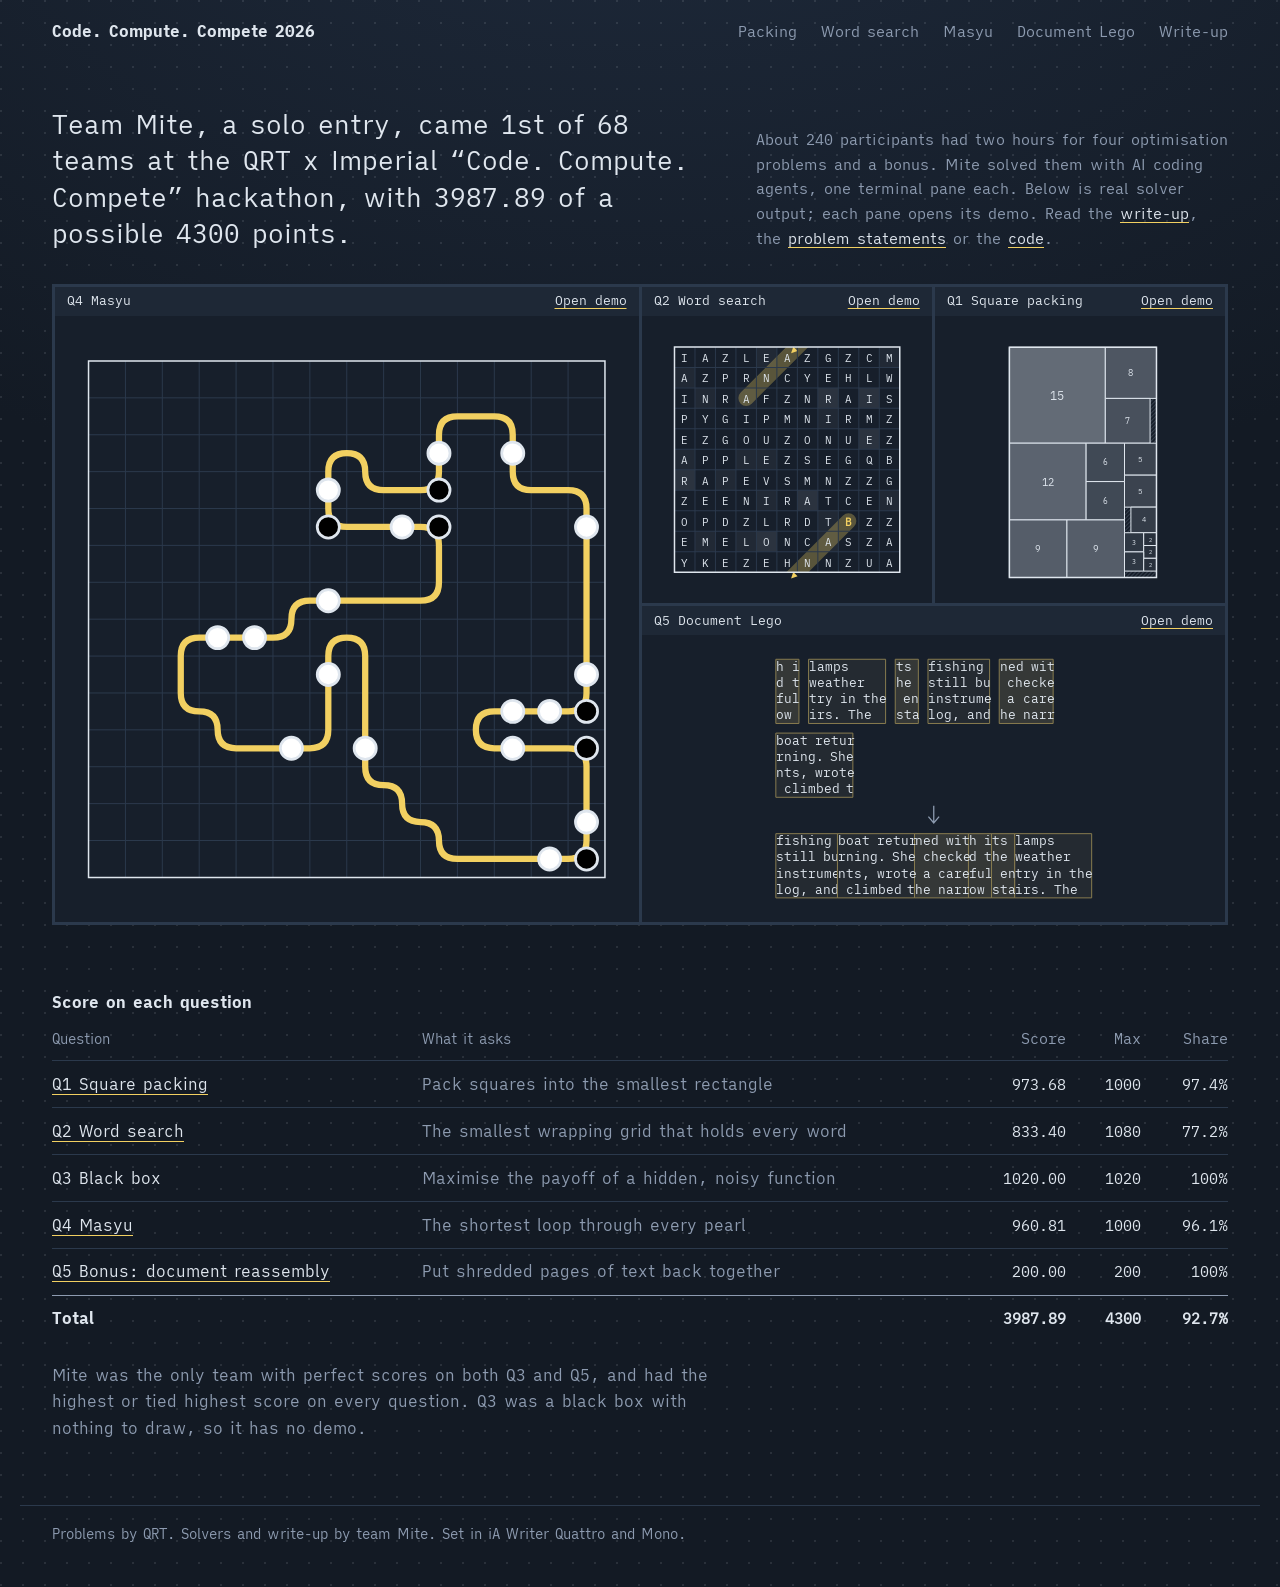
==== commit a9842853: "Site: dot-grid background; demo panes lift with an orange frame on hover" ====
--- a/docs/index.html
+++ b/docs/index.html
@@ -20,7 +20,11 @@
   .pane.q4 { grid-column: 1 / 3; grid-row: 1 / 3; }
   .pane.q5 { grid-column: 3 / 5; }
   .bar span { text-decoration: underline 1px var(--accent); text-underline-offset: 0.2em; color: var(--ink); }
-  .pane:hover .bar span { color: var(--accent); }
+  /* Hover: the pane lifts slightly and its frame turns orange */
+  .pane { position: relative; transition: transform 0.12s ease-out, box-shadow 0.12s ease-out; }
+  .pane:hover, .pane:active, .pane:focus-visible { z-index: 1; transform: scale(1.015); outline: none;
+    box-shadow: 0 0 0 3px var(--hot), 0 14px 32px rgb(0 0 0 / 0.45); }
+  .pane:hover .bar span, .pane:focus-visible .bar span { color: var(--hot); }
   .pane svg { width: 100%; height: 100%; padding: 1.25rem; display: block; min-height: 0; }
   .pane.q4 svg { padding: 2rem; }
   .panes .loop { stroke-dasharray: 1; animation: draw 2.6s cubic-bezier(0.45, 0, 0.25, 1) 0.3s both; }
--- a/docs/style.css
+++ b/docs/style.css
@@ -4,14 +4,17 @@
 @font-face { font-family: "iA Writer Mono"; src: url(fonts/iAWriterMonoS-Regular.woff2) format("woff2"); font-weight: 400; font-display: swap; }
 :root {
   --bg: #131a24; --pane: #171f2b; --bar: #1e2836; --ink: #dfe6ee; --muted: #8d9bb0; --rule: #2b394c;
-  --accent: #f2d061; --on-accent: #131a24; --err: #ff8a80;
+  --accent: #f2d061; --on-accent: #131a24; --hot: #ff8f3d; --err: #ff8a80;
   --sans: "iA Writer Quattro", ui-sans-serif, system-ui, sans-serif;
   --mono: "iA Writer Mono", ui-monospace, Menlo, Consolas, monospace;
   color-scheme: dark;
 }
 * { box-sizing: border-box; }
 html { -webkit-text-size-adjust: 100%; }
-body { margin: 0; background: var(--bg); color: var(--ink); font: 16px/1.65 var(--sans); }
+/* Background: a faint dot grid, like the puzzle boards, under a soft lighter band at the top */
+body { margin: 0; color: var(--ink); font: 16px/1.65 var(--sans);
+       background: radial-gradient(circle at 1px 1px, color-mix(in oklab, var(--ink) 11%, transparent) 1px, transparent 0) 0 0 / 22px 22px,
+                   radial-gradient(130% 70% at 50% -15%, #1f2b3d, transparent 70%) no-repeat, var(--bg); }
 a { color: var(--ink); text-decoration-color: var(--accent); text-decoration-thickness: 1px; text-underline-offset: 0.22em; }
 a:hover { color: var(--accent); }
 :focus-visible { outline: 2px solid var(--accent); outline-offset: 2px; }
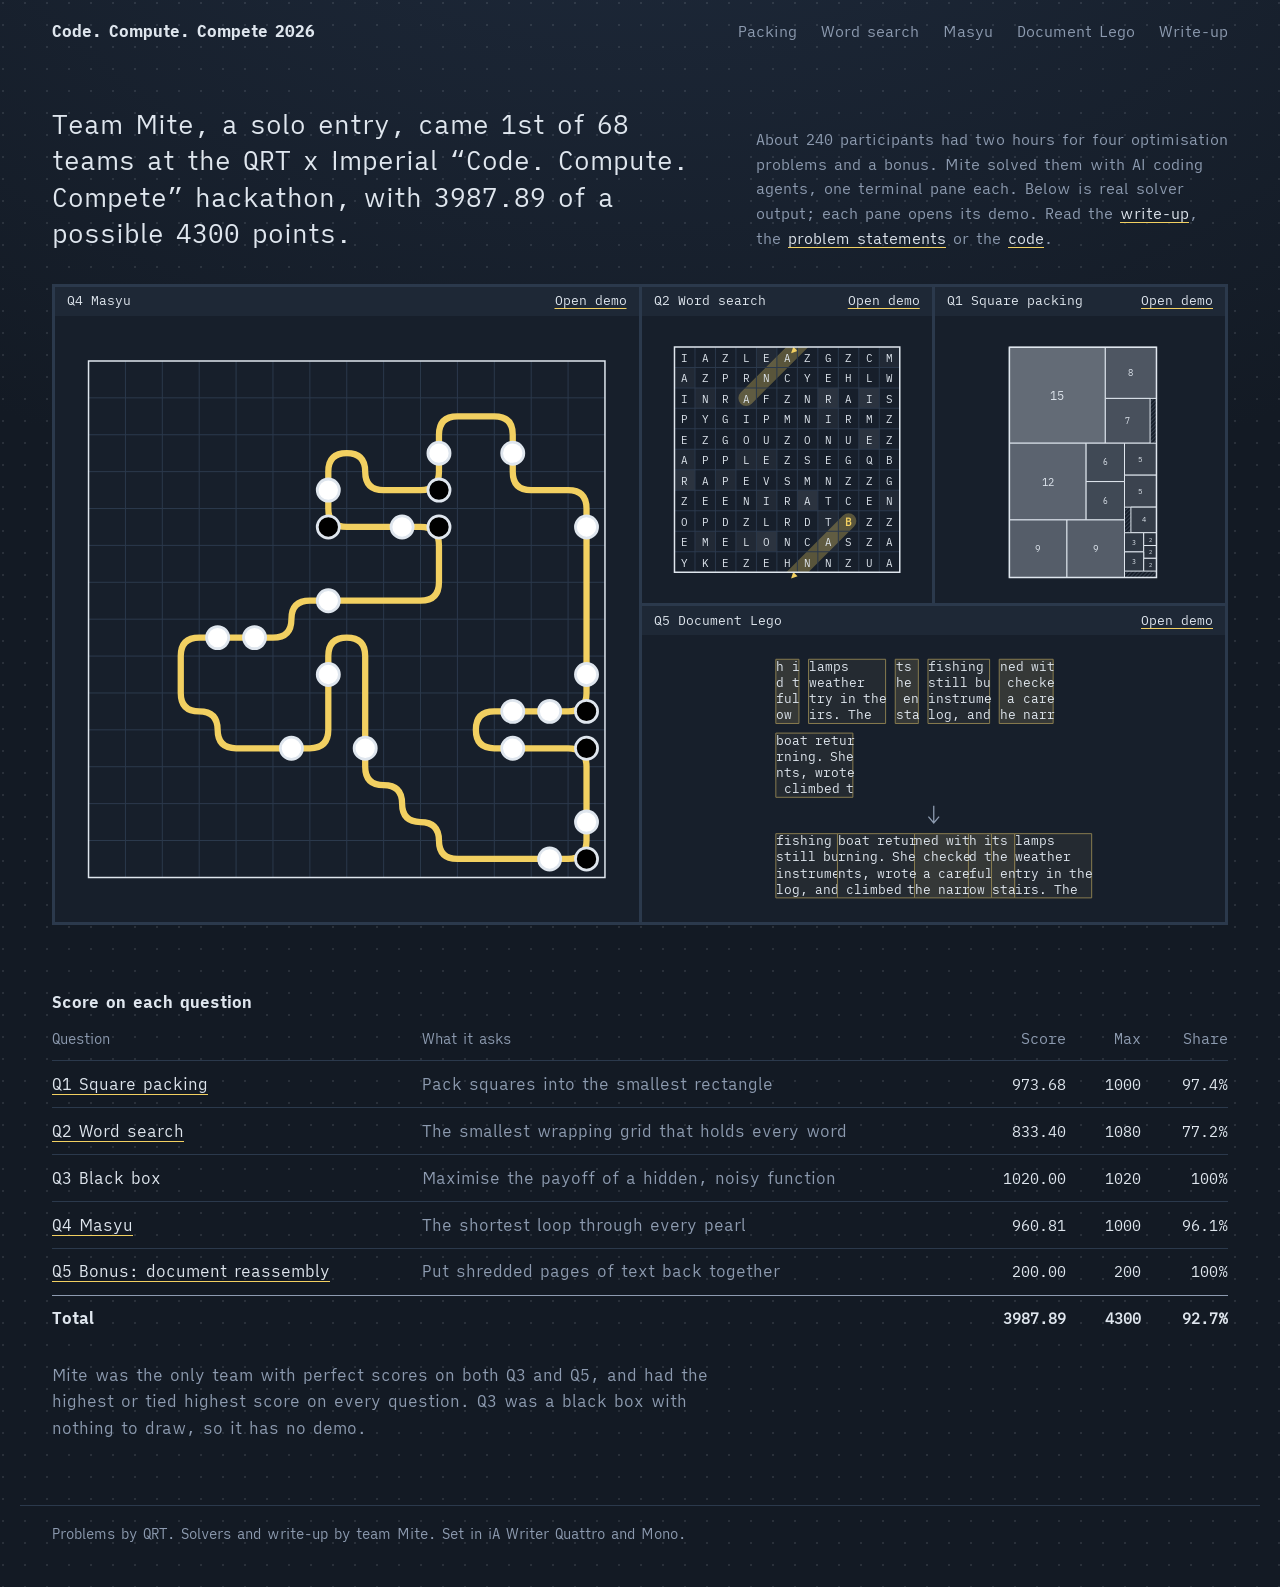
==== commit 538dbe40: "Site: background dots near the cursor light up yellow (glow.js)" ====
--- a/docs/index.html
+++ b/docs/index.html
@@ -8,6 +8,7 @@
 <link rel="icon" href="data:,">
 <link rel="preload" href="fonts/iAWriterQuattroS-Regular.woff2" as="font" type="font/woff2" crossorigin>
 <link rel="stylesheet" href="style.css">
+<script src="glow.js" defer></script>
 <style>
   .intro { display: grid; grid-template-columns: minmax(0, 40rem) minmax(0, 1fr); gap: 1rem 4rem; align-items: end; margin: 2.75rem 0 2rem; }
   .intro h1 { margin: 0; }
@@ -20,11 +21,11 @@
   .pane.q4 { grid-column: 1 / 3; grid-row: 1 / 3; }
   .pane.q5 { grid-column: 3 / 5; }
   .bar span { text-decoration: underline 1px var(--accent); text-underline-offset: 0.2em; color: var(--ink); }
-  /* Hover: the pane lifts slightly and its frame turns orange */
+  /* Hover: the pane lifts slightly inside a faint yellow frame */
   .pane { position: relative; transition: transform 0.12s ease-out, box-shadow 0.12s ease-out; }
   .pane:hover, .pane:active, .pane:focus-visible { z-index: 1; transform: scale(1.015); outline: none;
-    box-shadow: 0 0 0 3px var(--hot), 0 14px 32px rgb(0 0 0 / 0.45); }
-  .pane:hover .bar span, .pane:focus-visible .bar span { color: var(--hot); }
+    box-shadow: 0 0 0 3px color-mix(in oklab, var(--accent) 40%, transparent), 0 0 18px color-mix(in oklab, var(--accent) 12%, transparent); }
+  .pane:hover .bar span, .pane:focus-visible .bar span { color: var(--accent); }
   .pane svg { width: 100%; height: 100%; padding: 1.25rem; display: block; min-height: 0; }
   .pane.q4 svg { padding: 2rem; }
   .panes .loop { stroke-dasharray: 1; animation: draw 2.6s cubic-bezier(0.45, 0, 0.25, 1) 0.3s both; }
--- a/docs/style.css
+++ b/docs/style.css
@@ -4,16 +4,23 @@
 @font-face { font-family: "iA Writer Mono"; src: url(fonts/iAWriterMonoS-Regular.woff2) format("woff2"); font-weight: 400; font-display: swap; }
 :root {
   --bg: #131a24; --pane: #171f2b; --bar: #1e2836; --ink: #dfe6ee; --muted: #8d9bb0; --rule: #2b394c;
-  --accent: #f2d061; --on-accent: #131a24; --hot: #ff8f3d; --err: #ff8a80;
+  --accent: #f2d061; --on-accent: #131a24; --err: #ff8a80;
   --sans: "iA Writer Quattro", ui-sans-serif, system-ui, sans-serif;
   --mono: "iA Writer Mono", ui-monospace, Menlo, Consolas, monospace;
   color-scheme: dark;
 }
 * { box-sizing: border-box; }
 html { -webkit-text-size-adjust: 100%; }
+/* The cursor glow (glow.js): brighter yellow dots over the grid, faded out from the pointer; sits under every pane */
+.glow { position: fixed; left: 0; top: 0; width: 340px; height: 340px; z-index: -1; pointer-events: none; opacity: 0;
+        transition: opacity 0.25s; will-change: transform;
+        background: radial-gradient(circle at 3px 3px, color-mix(in oklab, var(--accent) 85%, transparent) 1.6px, transparent 0) 0 0 / 22px 22px,
+                    linear-gradient(color-mix(in oklab, var(--accent) 5%, transparent), color-mix(in oklab, var(--accent) 5%, transparent));
+        -webkit-mask: radial-gradient(closest-side, #000, transparent); mask: radial-gradient(closest-side, #000, transparent); }
+.glow.on { opacity: 1; }
 /* Background: a faint dot grid, like the puzzle boards, under a soft lighter band at the top */
 body { margin: 0; color: var(--ink); font: 16px/1.65 var(--sans);
-       background: radial-gradient(circle at 1px 1px, color-mix(in oklab, var(--ink) 11%, transparent) 1px, transparent 0) 0 0 / 22px 22px,
+       background: radial-gradient(circle at 3px 3px, color-mix(in oklab, var(--ink) 11%, transparent) 1px, transparent 0) 0 0 / 22px 22px,
                    radial-gradient(130% 70% at 50% -15%, #1f2b3d, transparent 70%) no-repeat, var(--bg); }
 a { color: var(--ink); text-decoration-color: var(--accent); text-decoration-thickness: 1px; text-underline-offset: 0.22em; }
 a:hover { color: var(--accent); }
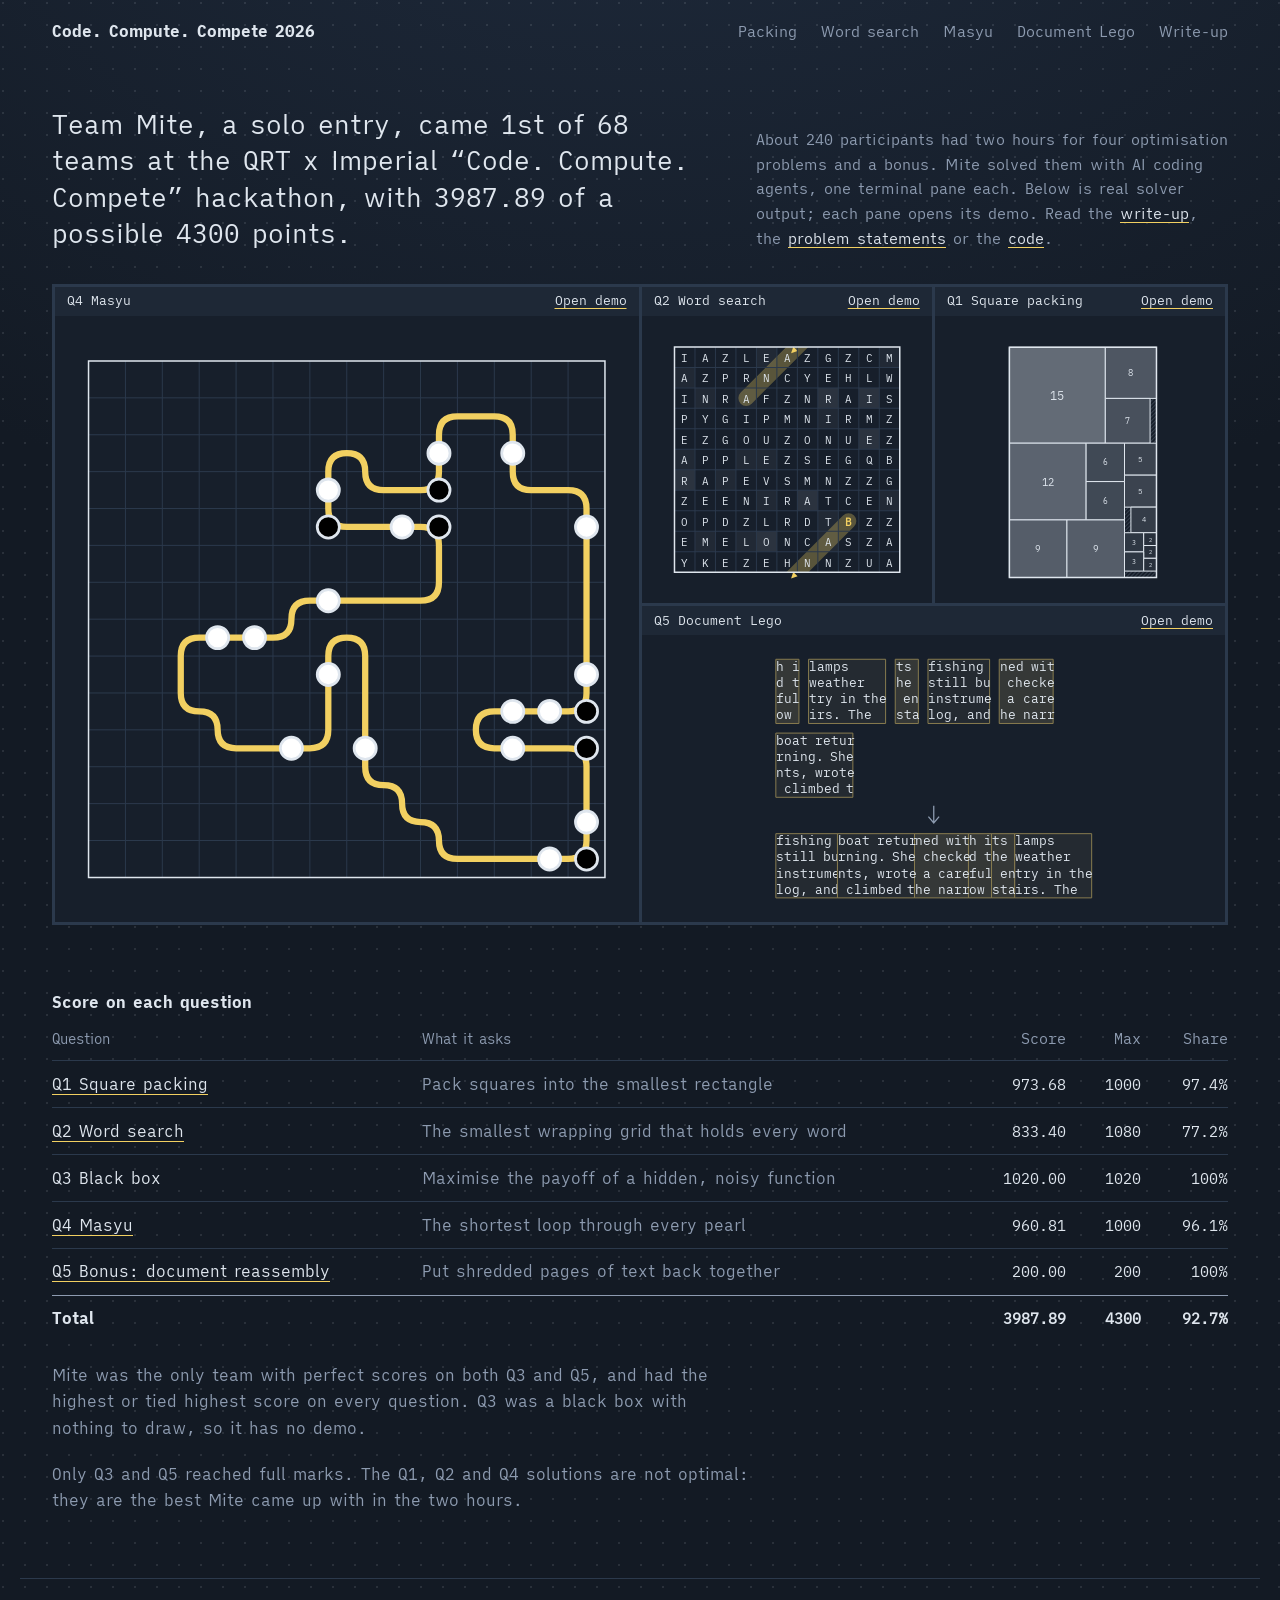
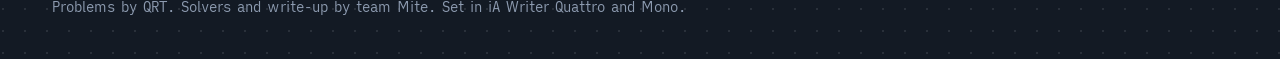
==== commit fb8f78c8: "Say the Q1, Q2 and Q4 solutions are not optimal, the best found in two hours" ====
--- a/docs/index.html
+++ b/docs/index.html
@@ -99,6 +99,8 @@
   </table>
   <p class="after">Mite was the only team with perfect scores on both Q3 and Q5, and had the highest or tied highest
   score on every question. Q3 was a black box with nothing to draw, so it has no demo.</p>
+  <p class="after">Only Q3 and Q5 reached full marks. The Q1, Q2 and Q4 solutions are not optimal: they are the best
+  Mite came up with in the two hours.</p>
 </main>
 <footer class="wrap">Problems by QRT. Solvers and write-up by team Mite. Set in iA Writer Quattro and Mono.</footer>
 </body>
--- a/docs/style.css
+++ b/docs/style.css
@@ -11,13 +11,8 @@
 }
 * { box-sizing: border-box; }
 html { -webkit-text-size-adjust: 100%; }
-/* The cursor glow (glow.js): brighter yellow dots over the grid, faded out from the pointer; sits under every pane */
-.glow { position: fixed; left: 0; top: 0; width: 340px; height: 340px; z-index: -1; pointer-events: none; opacity: 0;
-        transition: opacity 0.25s; will-change: transform;
-        background: radial-gradient(circle at 3px 3px, color-mix(in oklab, var(--accent) 85%, transparent) 1.6px, transparent 0) 0 0 / 22px 22px,
-                    linear-gradient(color-mix(in oklab, var(--accent) 5%, transparent), color-mix(in oklab, var(--accent) 5%, transparent));
-        -webkit-mask: radial-gradient(closest-side, #000, transparent); mask: radial-gradient(closest-side, #000, transparent); }
-.glow.on { opacity: 1; }
+/* The cursor wake (glow.js): one canvas under every pane */
+.glow { position: fixed; inset: 0; width: 100vw; height: 100vh; z-index: -1; pointer-events: none; }
 /* Background: a faint dot grid, like the puzzle boards, under a soft lighter band at the top */
 body { margin: 0; color: var(--ink); font: 16px/1.65 var(--sans);
        background: radial-gradient(circle at 3px 3px, color-mix(in oklab, var(--ink) 11%, transparent) 1px, transparent 0) 0 0 / 22px 22px,
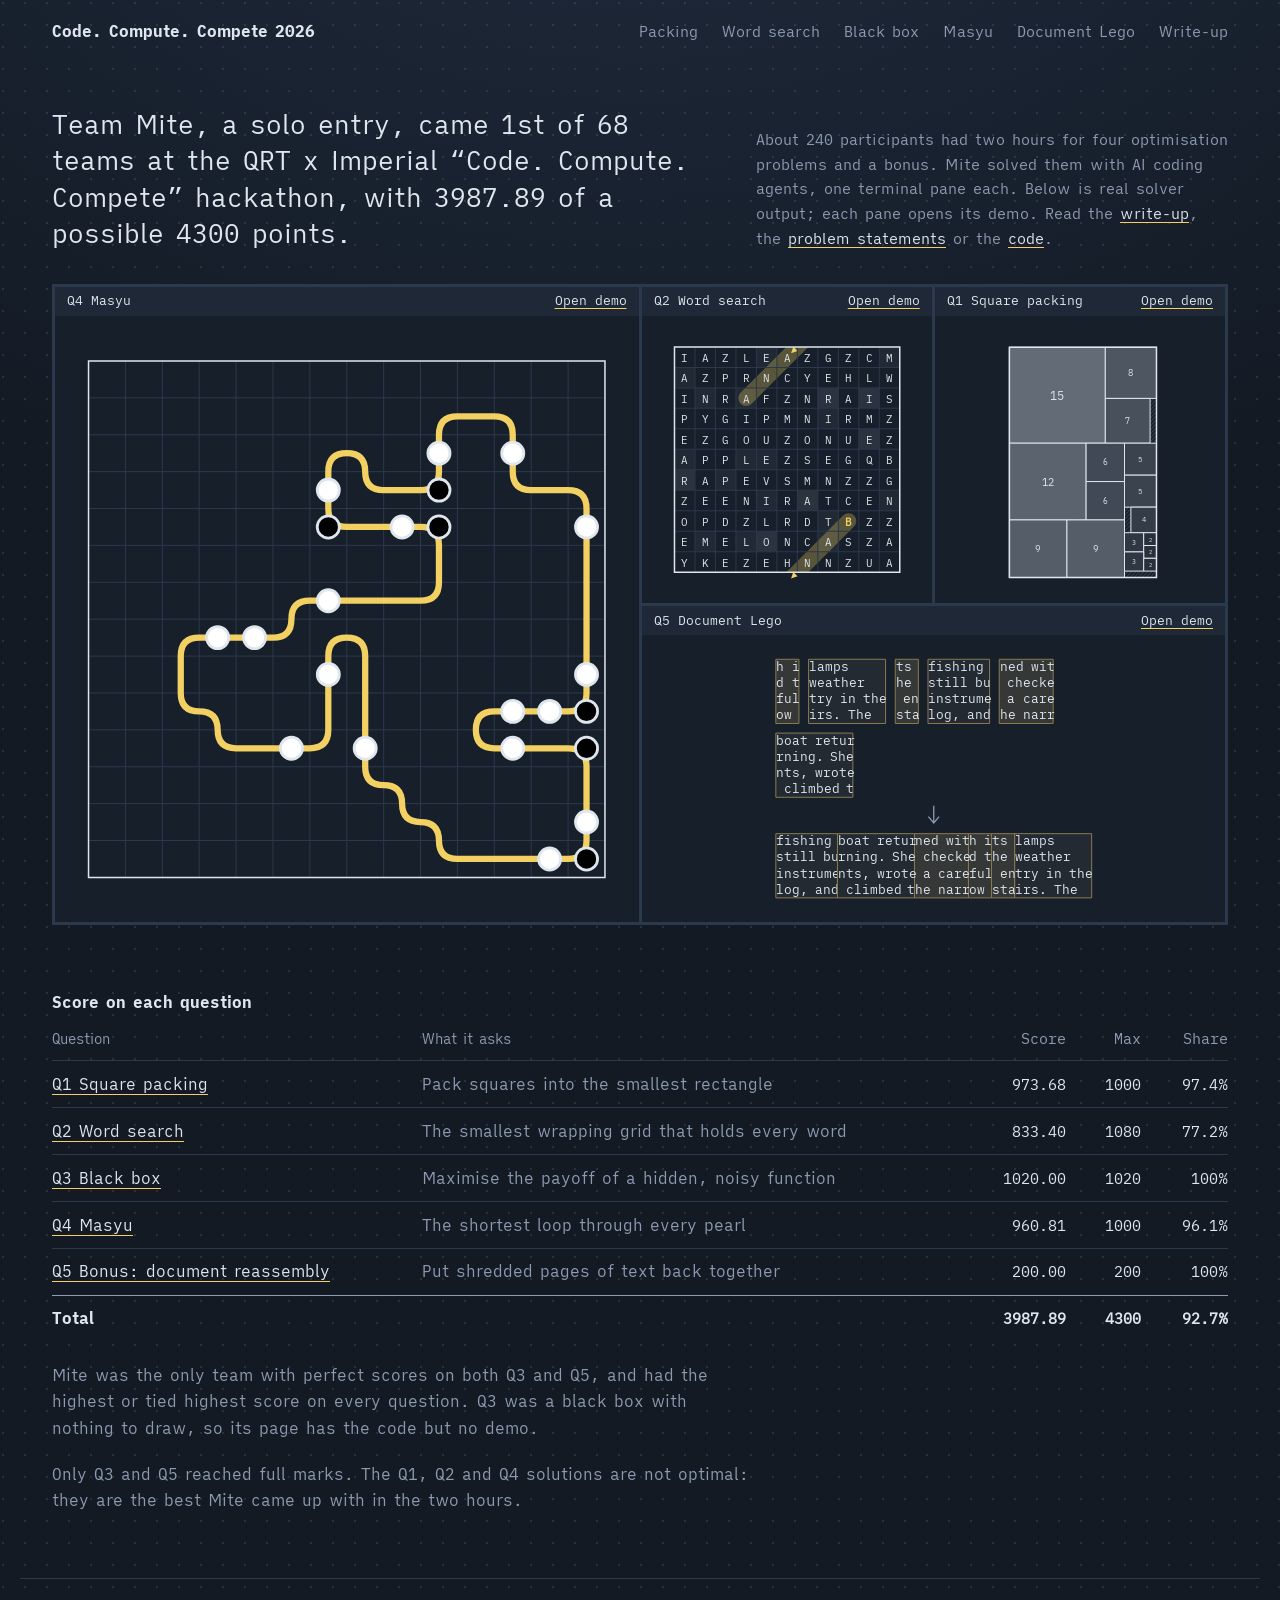
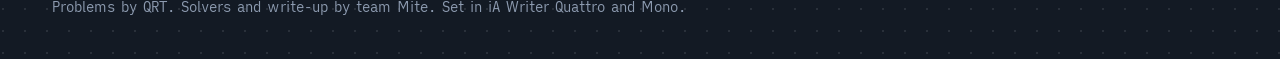
==== commit 1029ddf7: "Site: Show code pane on every question page, and a Q3 page - tools/highlight-code.py runs Pygments o" ====
--- a/docs/index.html
+++ b/docs/index.html
@@ -63,7 +63,7 @@
 <body>
 <header class="wrap">
   <a class="home" href="index.html">Code. Compute. Compete 2026</a>
-  <nav><a href="q1.html">Packing</a><a href="q2.html">Word search</a><a href="q4.html">Masyu</a><a href="q5.html">Document Lego</a>
+  <nav><a href="q1.html">Packing</a><a href="q2.html">Word search</a><a href="q3.html">Black box</a><a href="q4.html">Masyu</a><a href="q5.html">Document Lego</a>
     <a href="https://github.com/xRyann2255/qrt-hackathon-2026#readme">Write-up</a></nav>
 </header>
 <main class="wrap">
@@ -91,14 +91,14 @@
     <tbody>
       <tr><td><a href="q1.html">Q1 Square packing</a></td><td class="what">Pack squares into the smallest rectangle</td><td class="num">973.68</td><td class="num max">1000</td><td class="num">97.4%</td></tr>
       <tr><td><a href="q2.html">Q2 Word search</a></td><td class="what">The smallest wrapping grid that holds every word</td><td class="num">833.40</td><td class="num max">1080</td><td class="num">77.2%</td></tr>
-      <tr><td>Q3 Black box</td><td class="what">Maximise the payoff of a hidden, noisy function</td><td class="num">1020.00</td><td class="num max">1020</td><td class="num">100%</td></tr>
+      <tr><td><a href="q3.html">Q3 Black box</a></td><td class="what">Maximise the payoff of a hidden, noisy function</td><td class="num">1020.00</td><td class="num max">1020</td><td class="num">100%</td></tr>
       <tr><td><a href="q4.html">Q4 Masyu</a></td><td class="what">The shortest loop through every pearl</td><td class="num">960.81</td><td class="num max">1000</td><td class="num">96.1%</td></tr>
       <tr><td><a href="q5.html">Q5 Bonus: document reassembly</a></td><td class="what">Put shredded pages of text back together</td><td class="num">200.00</td><td class="num max">200</td><td class="num">100%</td></tr>
     </tbody>
     <tfoot><tr><td>Total</td><td class="what"></td><td class="num">3987.89</td><td class="num max">4300</td><td class="num">92.7%</td></tr></tfoot>
   </table>
   <p class="after">Mite was the only team with perfect scores on both Q3 and Q5, and had the highest or tied highest
-  score on every question. Q3 was a black box with nothing to draw, so it has no demo.</p>
+  score on every question. Q3 was a black box with nothing to draw, so its page has the code but no demo.</p>
   <p class="after">Only Q3 and Q5 reached full marks. The Q1, Q2 and Q4 solutions are not optimal: they are the best
   Mite came up with in the two hours.</p>
 </main>
--- a/docs/style.css
+++ b/docs/style.css
@@ -111,10 +111,29 @@
 .loop { fill: none; stroke: var(--accent); stroke-linecap: round; stroke-linejoin: round; pointer-events: none; }
 .pearl { stroke: var(--ink); pointer-events: none; } .pearl.B { fill: #000; } .pearl.W { fill: #fff; }
 
+/* Show code (app.js): the submitted file in a pane under the demo, highlighted at build time (tools/highlight-code.py) */
+.code { grid-column: 1 / -1; margin-top: 3rem; background: var(--pane); border: 3px solid var(--rule); }
+.code .bar { flex-wrap: wrap; row-gap: 0; }
+.code .bar span { display: flex; gap: 1.25rem; margin-left: auto; }
+.code .bar button { font: inherit; min-height: 0; padding: 0; border: 0; background: none; color: var(--ink);
+                    text-decoration: underline 1px var(--accent); text-underline-offset: 0.22em; }
+.code .bar button:hover { color: var(--accent); }
+.code > .note { margin: 0; max-width: none; padding: 0.6rem 0.75rem; border-bottom: 1px solid var(--rule); }
+.code pre { margin: 0; max-height: 80vh; overflow: auto; padding: 0.75rem 0.75rem 0.75rem 0; font: 13px/1.6 var(--mono); tab-size: 4;
+            counter-reset: line; }
+/* Line numbers come from CSS, so they are never selected or copied */
+.code pre > [id]::before { counter-increment: line; content: counter(line); display: inline-block; width: 3ch; margin: 0 1.5ch 0 0.75rem;
+                           text-align: right; color: var(--muted); opacity: 0.6; }
+/* Four colours: comments muted, keywords yellow, strings and numbers soft blue, the rest ink */
+.code pre [class^=c] { color: var(--muted); font-style: italic; }
+.code pre [class^=k], .code pre .cp, .code pre .ow { color: var(--accent); font-style: normal; }
+.code pre [class^=s], .code pre [class^=m], .code pre .cpf { color: #9cc4e4; font-style: normal; }
+
 @media (prefers-reduced-motion: reduce) { * { transition: none !important; animation: none !important; } }
 @media (max-width: 600px) {
   .wrap { padding-left: 1rem; padding-right: 1rem; }
   h1 { font-size: 21px; }
   .demo { margin-top: 1.25rem; }
   .stage { --pad: 0.75rem; margin: 0 -1rem; border-width: 3px 0; min-height: 0; }
+  .code { margin-left: -1rem; margin-right: -1rem; border-width: 3px 0; }
 }
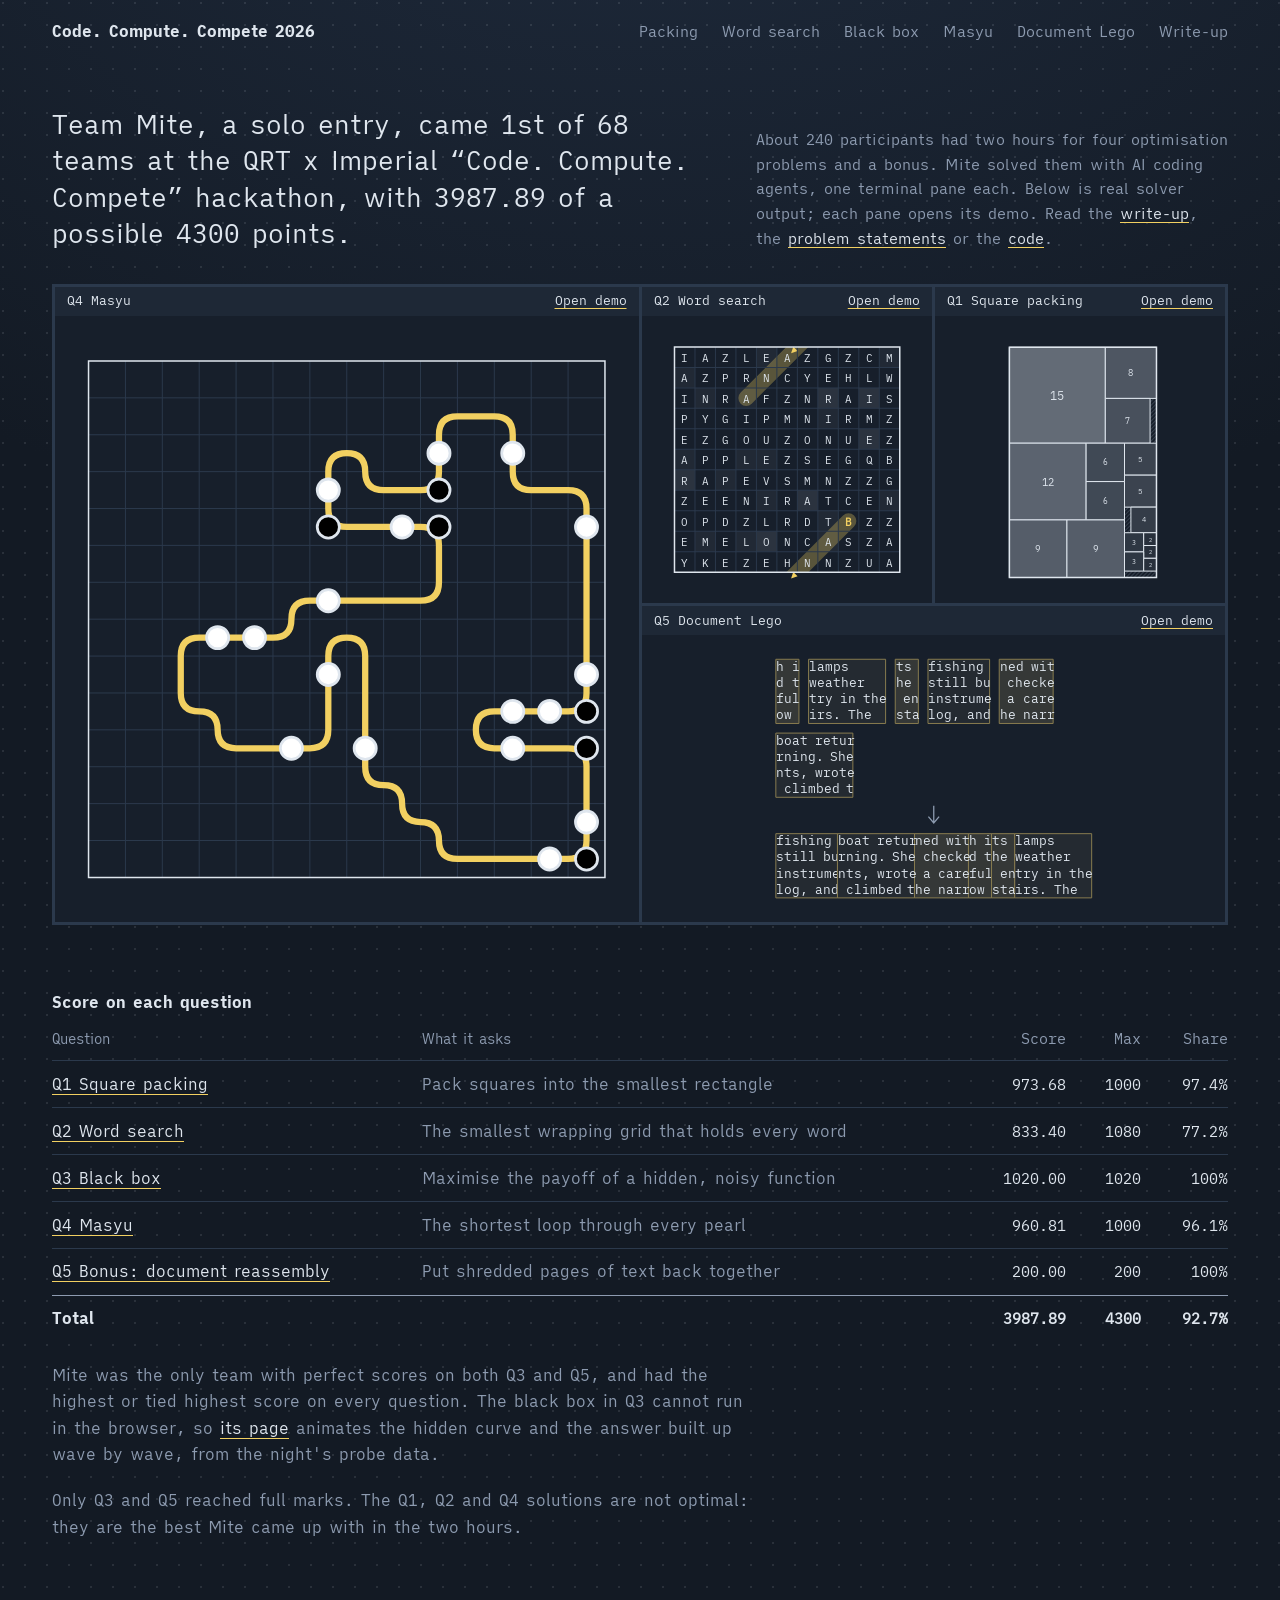
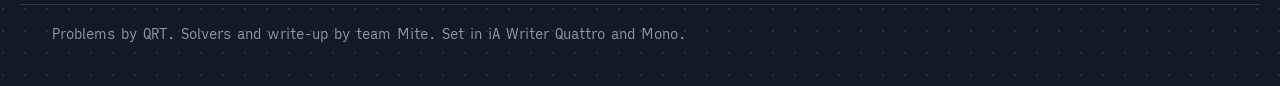
==== commit 56f5a573: "Landing: the Q3 sentence points to its page's animation instead of saying it has no demo" ====
--- a/docs/index.html
+++ b/docs/index.html
@@ -98,7 +98,8 @@
     <tfoot><tr><td>Total</td><td class="what"></td><td class="num">3987.89</td><td class="num max">4300</td><td class="num">92.7%</td></tr></tfoot>
   </table>
   <p class="after">Mite was the only team with perfect scores on both Q3 and Q5, and had the highest or tied highest
-  score on every question. Q3 was a black box with nothing to draw, so its page has the code but no demo.</p>
+  score on every question. The black box in Q3 cannot run in the browser, so
+  <a href="q3.html">its page</a> animates the hidden curve and the answer built up wave by wave, from the night's probe data.</p>
   <p class="after">Only Q3 and Q5 reached full marks. The Q1, Q2 and Q4 solutions are not optimal: they are the best
   Mite came up with in the two hours.</p>
 </main>
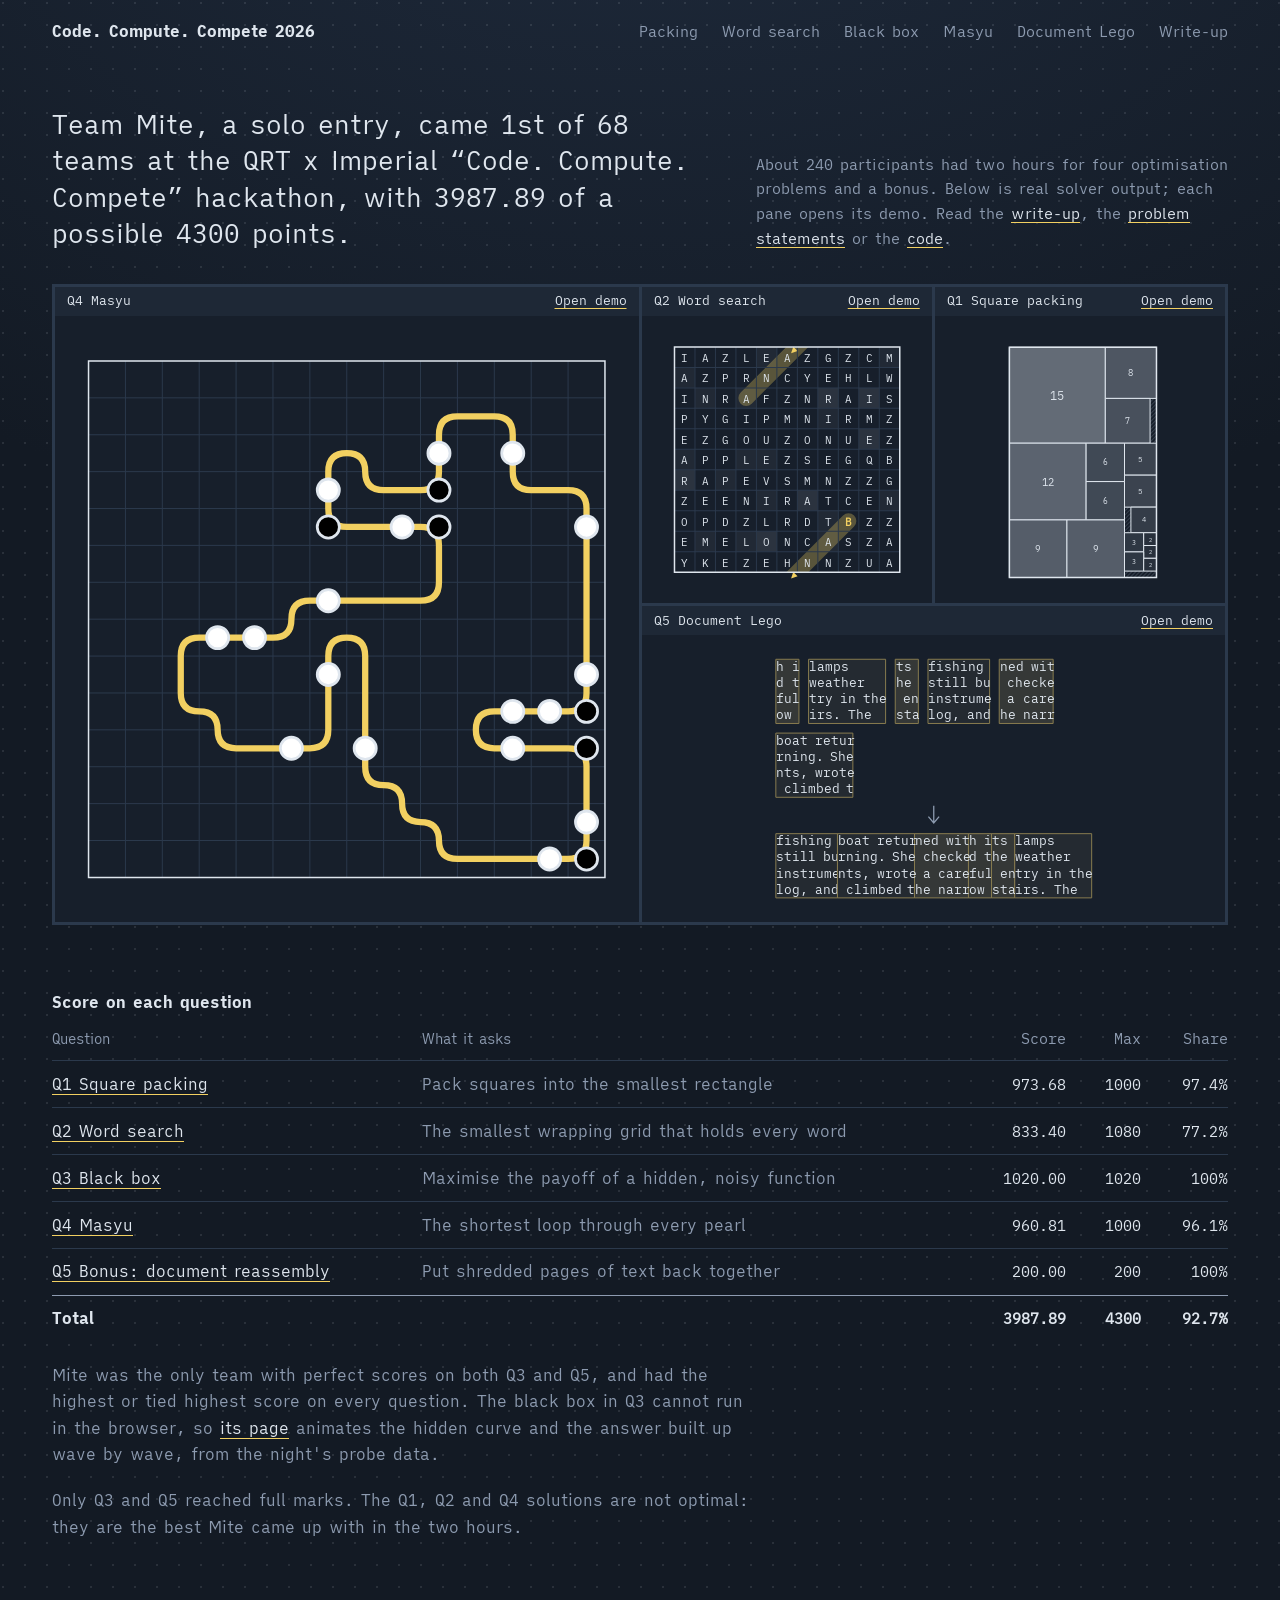
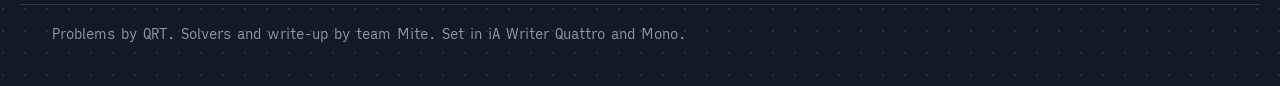
==== commit 375e3368: "Landing: drop the sentence about AI agents and terminal panes from the intro" ====
--- a/docs/index.html
+++ b/docs/index.html
@@ -70,8 +70,8 @@
   <div class="intro">
     <h1>Team Mite, a solo entry, came 1st of 68 teams at the QRT x Imperial “Code. Compute. Compete” hackathon, with
     3987.89 of a possible 4300 points.</h1>
-    <p>About 240 participants had two hours for four optimisation problems and a bonus. Mite solved them with AI coding
-    agents, one terminal pane each. Below is real solver output; each pane opens its demo. Read the
+    <p>About 240 participants had two hours for four optimisation problems and a bonus.
+    Below is real solver output; each pane opens its demo. Read the
     <a href="https://github.com/xRyann2255/qrt-hackathon-2026#readme">write-up</a>, the
     <a href="https://github.com/xRyann2255/qrt-hackathon-2026/blob/main/QUESTIONS.md">problem statements</a> or the
     <a href="https://github.com/xRyann2255/qrt-hackathon-2026">code</a>.</p>
--- a/docs/style.css
+++ b/docs/style.css
@@ -120,7 +120,7 @@
 .code .bar button:hover { color: var(--accent); }
 .code > .note { margin: 0; max-width: none; padding: 0.6rem 0.75rem; border-bottom: 1px solid var(--rule); }
 .code pre { margin: 0; max-height: 80vh; overflow: auto; padding: 0.75rem 0.75rem 0.75rem 0; font: 13px/1.6 var(--mono); tab-size: 4;
-            counter-reset: line; }
+            counter-reset: line; display: grid; grid-template-columns: minmax(max-content, 1fr); }  /* one full width row per line */
 /* Line numbers come from CSS, so they are never selected or copied */
 .code pre > [id]::before { counter-increment: line; content: counter(line); display: inline-block; width: 3ch; margin: 0 1.5ch 0 0.75rem;
                            text-align: right; color: var(--muted); opacity: 0.6; }
@@ -128,6 +128,27 @@
 .code pre [class^=c] { color: var(--muted); font-style: italic; }
 .code pre [class^=k], .code pre .cp, .code pre .ow { color: var(--accent); font-style: normal; }
 .code pre [class^=s], .code pre [class^=m], .code pre .cpf { color: #9cc4e4; font-style: normal; }
+/* Notes (tools/notes): a faint bar in the gutter marks each chunk; the chunk under the pointer, focus or a tap is lit
+   and its note shows beside the code (above it on a phone). All notes share one grid cell, so the panel never resizes. */
+.code pre > [data-c] { background: linear-gradient(color-mix(in oklab, var(--muted) 40%, transparent), color-mix(in oklab, var(--muted) 40%, transparent)) 0 0 / 2px 100% no-repeat; }
+.code pre > [tabindex] { background-position: 0 4px; outline: none; }
+.code pre > .on { background-color: color-mix(in oklab, var(--accent) 9%, transparent); background-image: linear-gradient(var(--accent), var(--accent)); }
+.annotated { display: grid; grid-template-columns: minmax(0, 1fr) 20rem; }
+.annotated > .highlight { border-right: 1px solid var(--rule); }
+.notes { display: grid; align-self: start; position: sticky; top: 1rem; padding: 0.75rem 1rem 1rem;
+         font-size: 14px; line-height: 1.55; }
+.notes > div { grid-area: 1 / 1; visibility: hidden; }
+.notes > .on { visibility: visible; }
+.notes small { font: 12px var(--mono); color: var(--muted); white-space: nowrap; }
+.notes p { margin: 0.3rem 0 0; }
+.notes .touch { display: none; }  /* the empty state says Hover over, or Tap on a touch screen */
+@media (hover: none) { .notes .mouse { display: none; } .notes .touch { display: inline; } }
+@media (max-width: 900px) {
+  .annotated { grid-template-columns: minmax(0, 1fr); }
+  .annotated > .highlight { border-right: 0; }
+  .annotated pre { max-height: 55vh; }  /* so the note above and the code fit on one screen */
+  .notes { order: -1; top: 0; z-index: 1; background: var(--pane); border-bottom: 1px solid var(--rule); padding: 0.6rem 0.75rem 0.75rem; }
+}
 
 @media (prefers-reduced-motion: reduce) { * { transition: none !important; animation: none !important; } }
 @media (max-width: 600px) {
